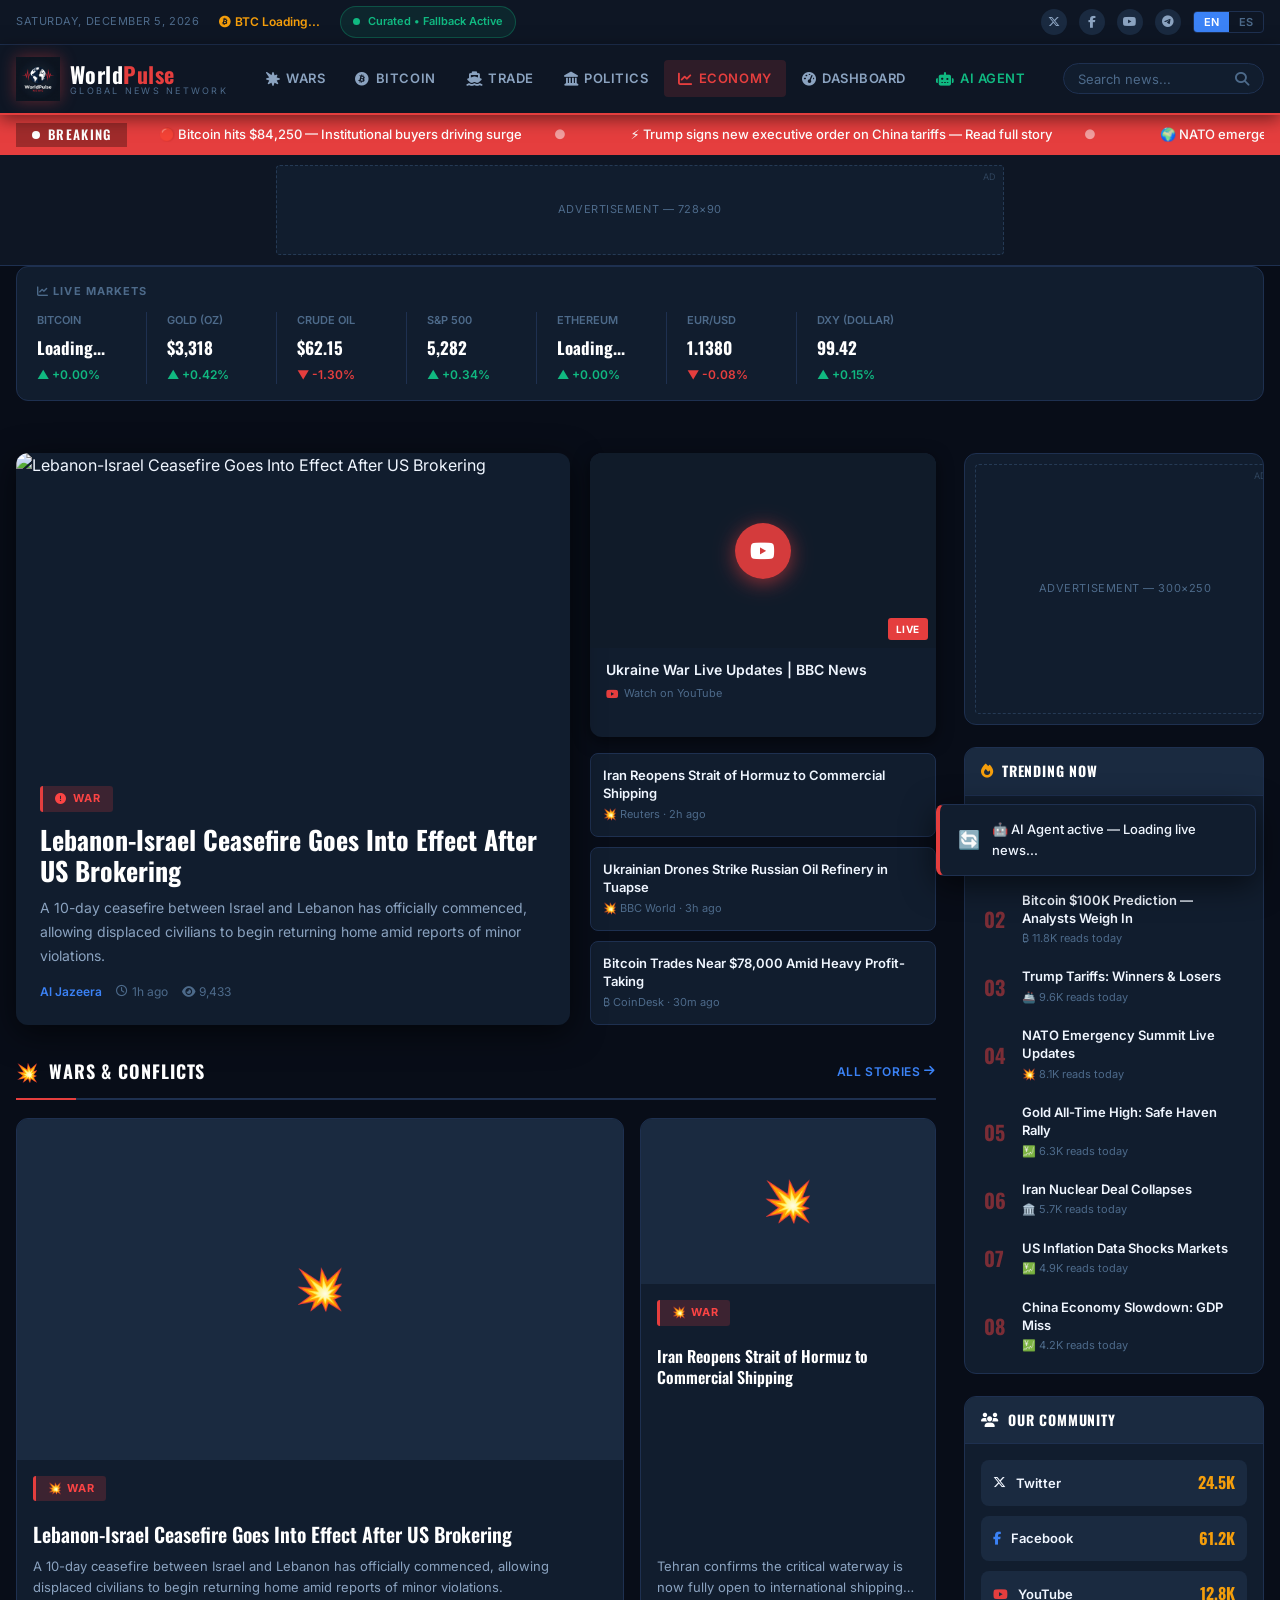
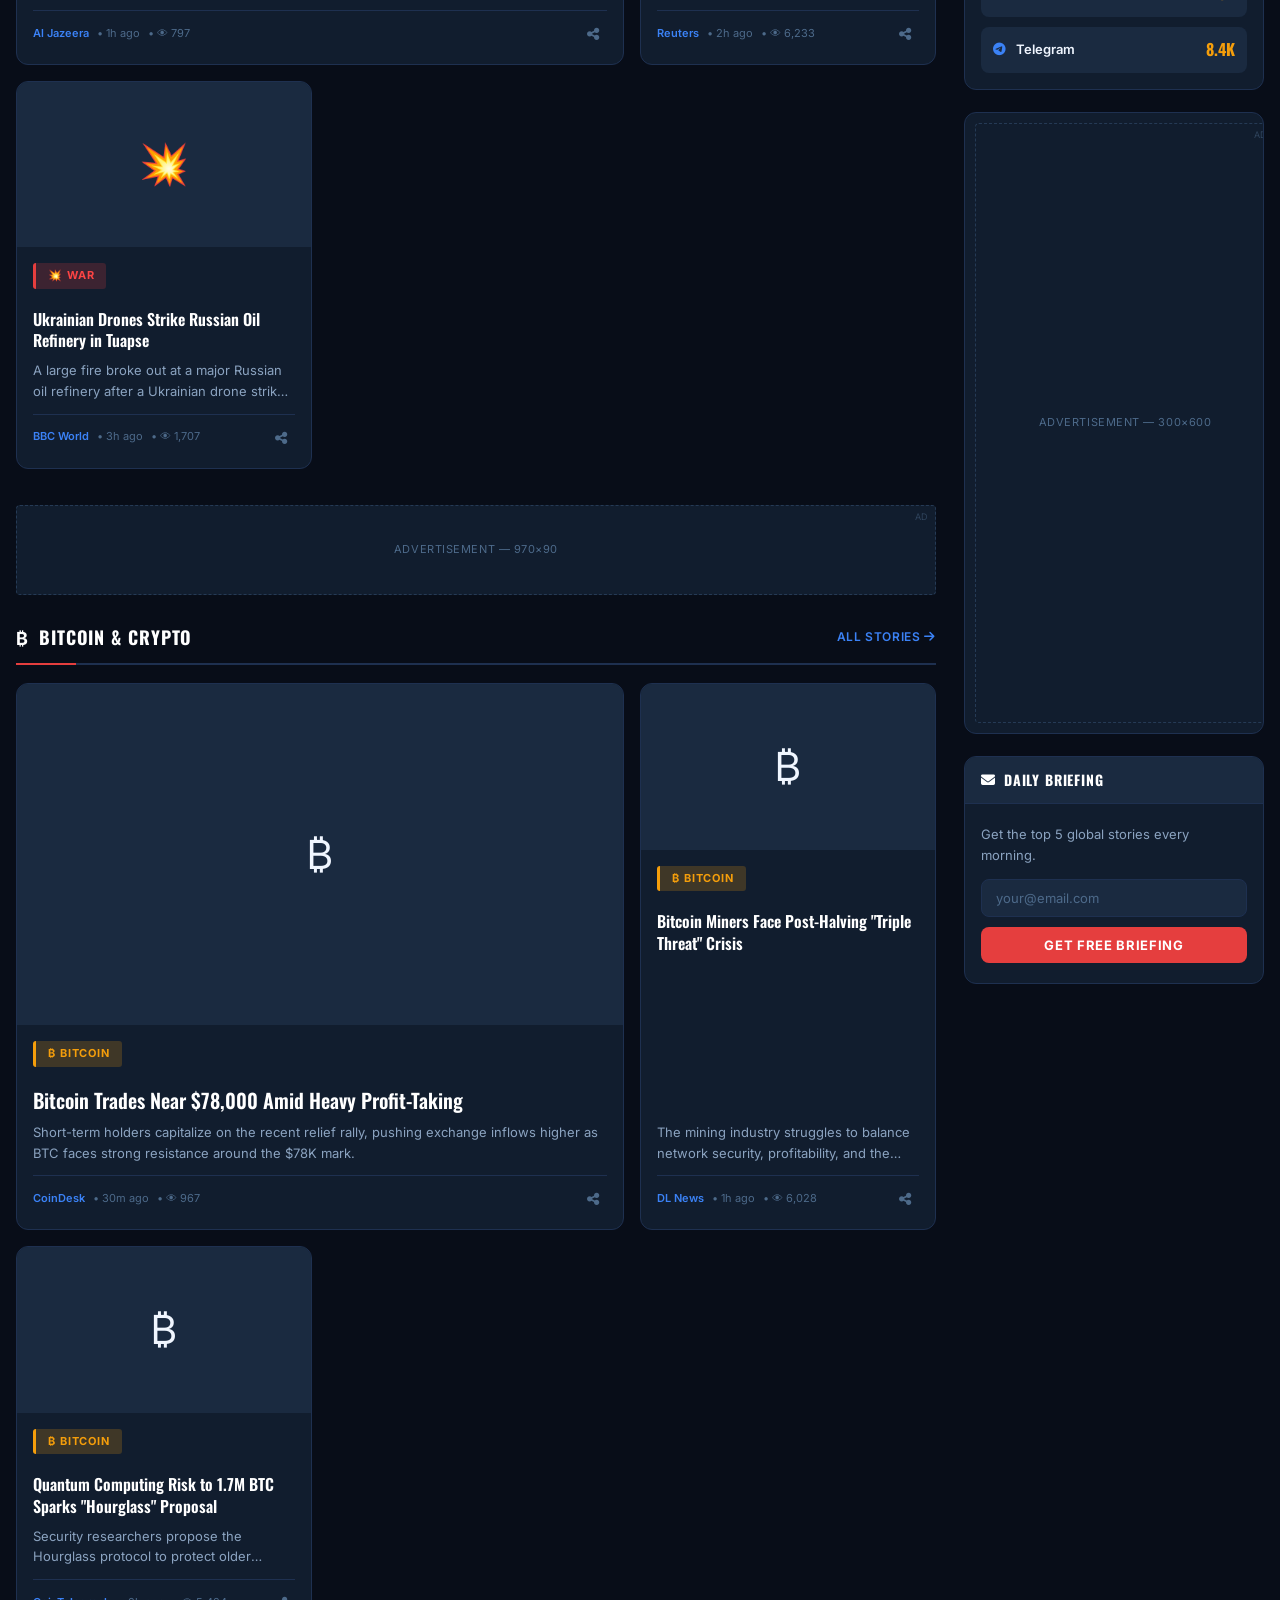
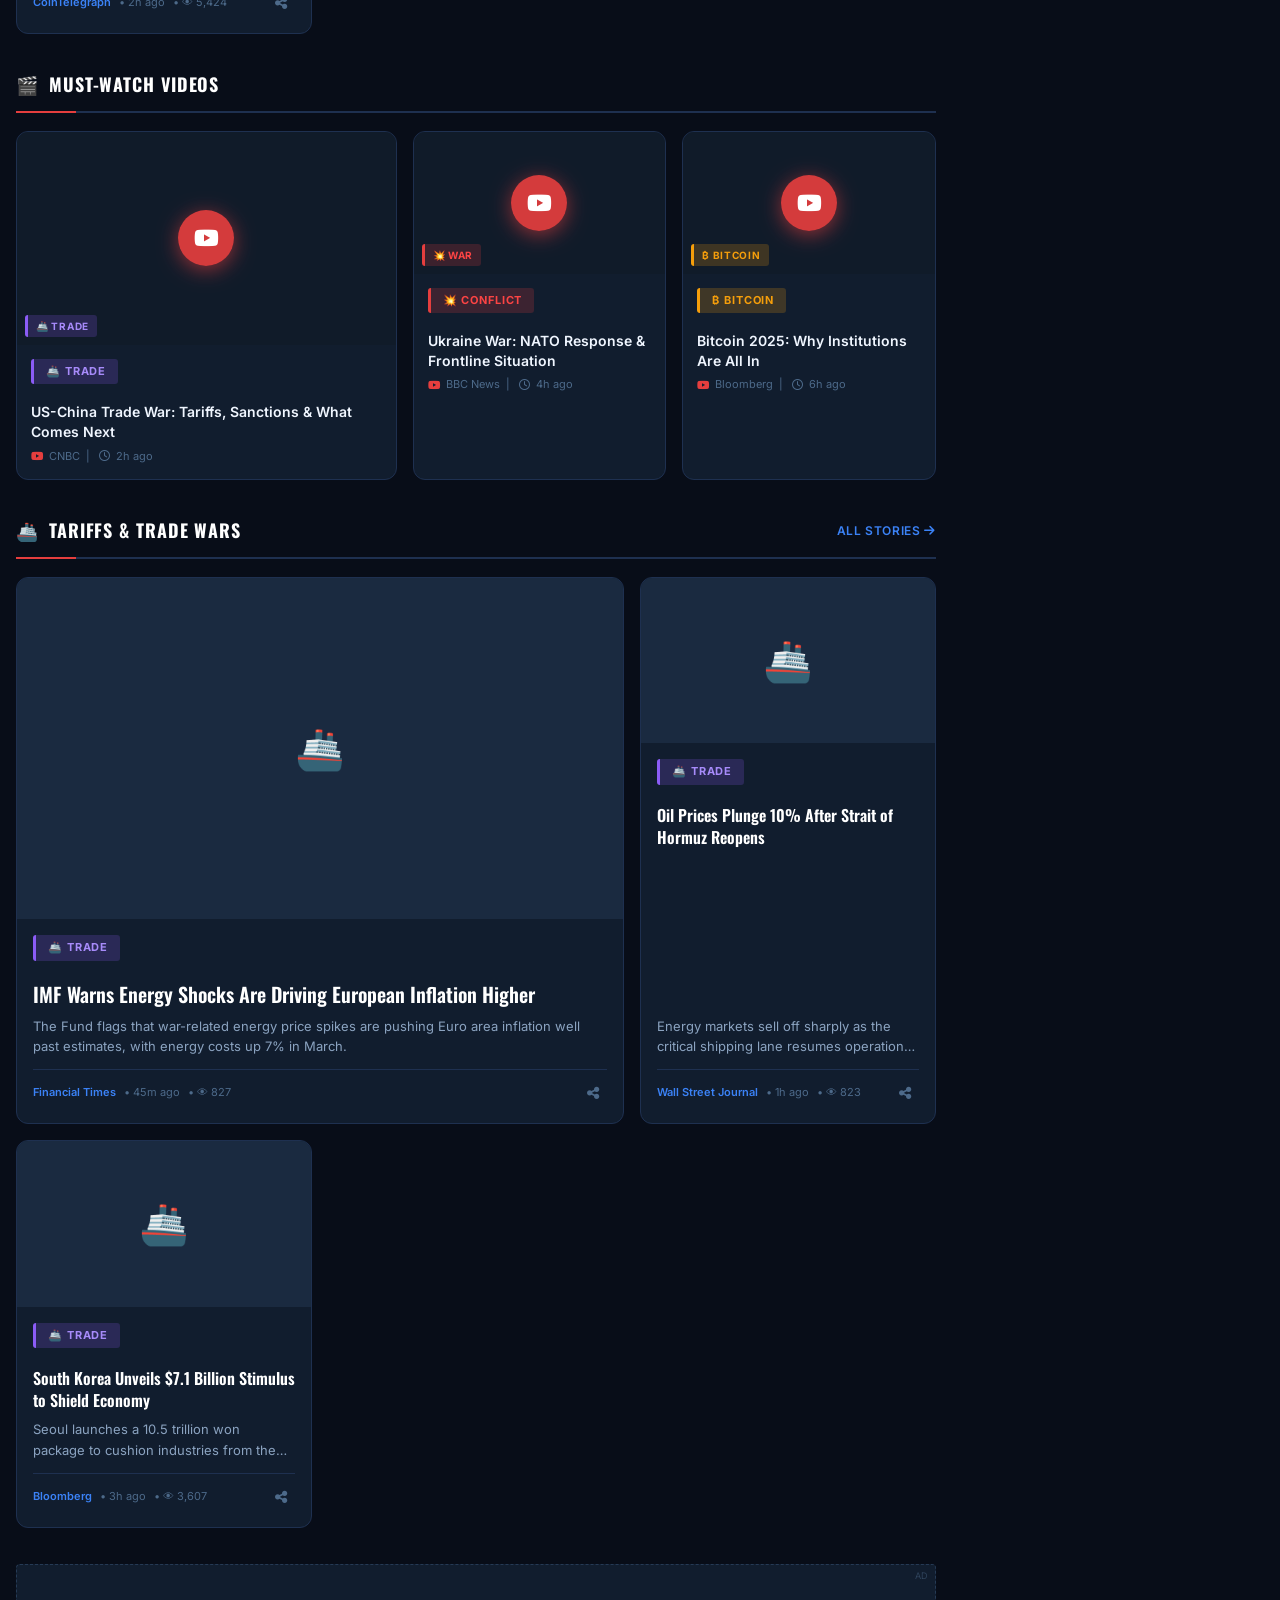
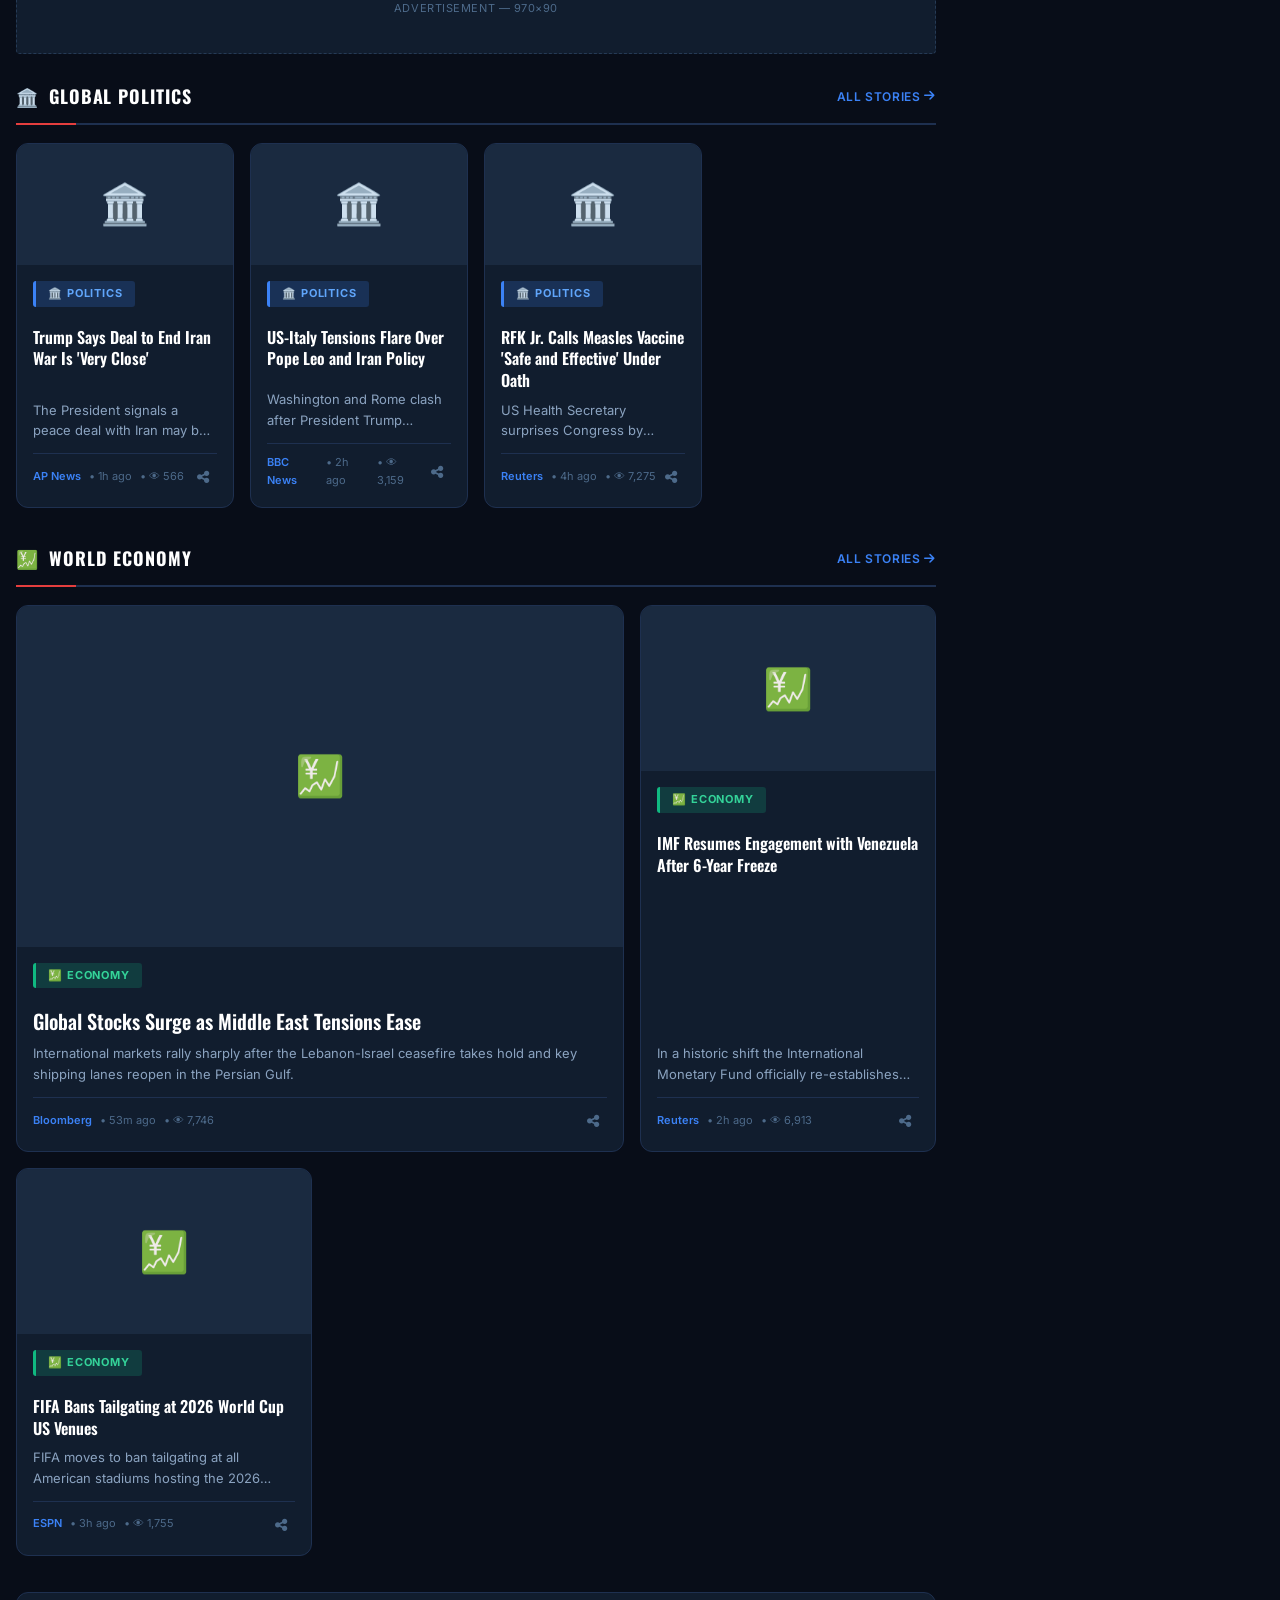
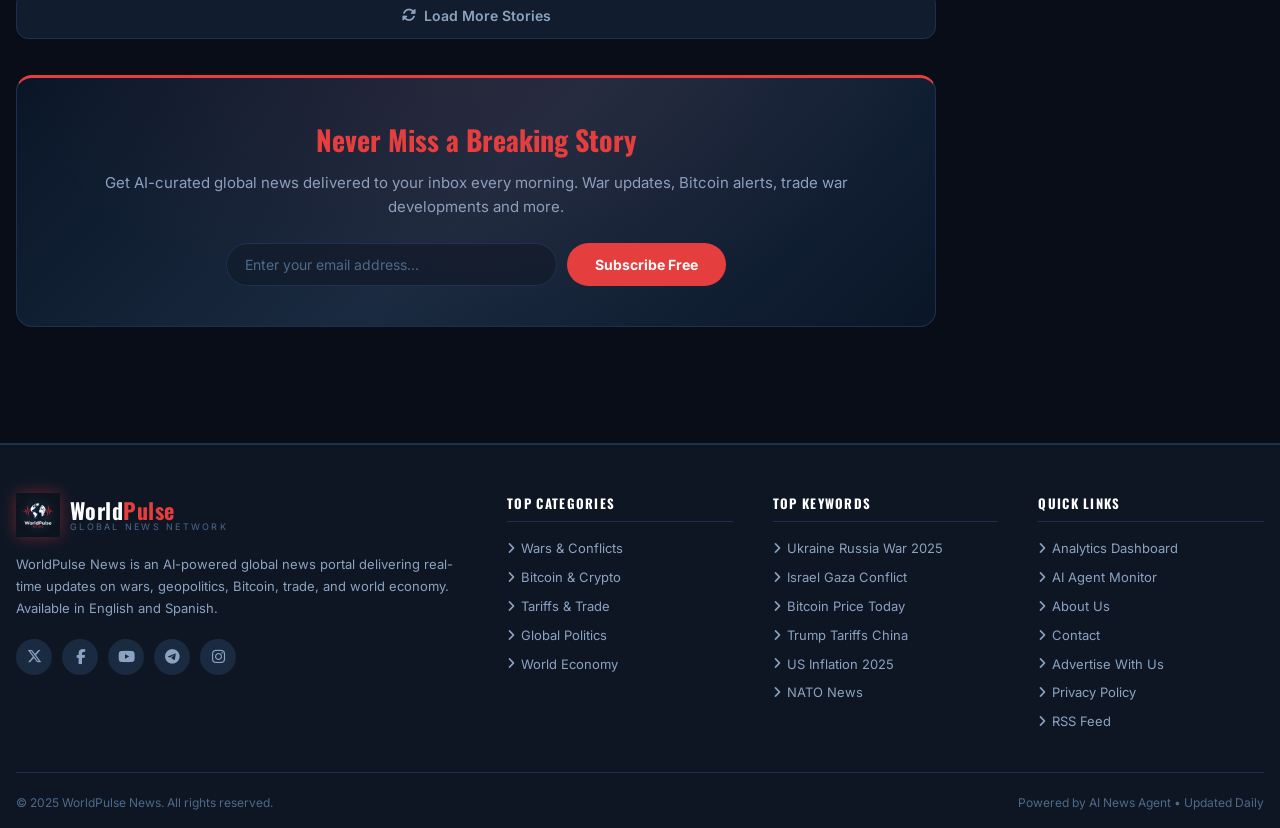
==== index.html @ da55db84 "WorldPulse News - Ready for Netlify deployment" ====
<!DOCTYPE html>
<html lang="en" dir="ltr">
<head>
  <meta charset="UTF-8">
  <meta name="viewport" content="width=device-width, initial-scale=1.0">

  <!-- ═══ SEO PRIMARY ═══ -->
  <title>WorldPulse News — Breaking Global News: Wars, Bitcoin, Trade & Politics</title>
  <meta name="description" content="Stay informed with WorldPulse News – real-time breaking news on global conflicts, Bitcoin & crypto markets, US tariffs, trade wars, Trump, geopolitics, and world economy. Updated daily by AI.">
  <meta name="keywords" content="world news, breaking news, war Ukraine Russia, Israel Gaza conflict, Bitcoin price, cryptocurrency, Trump tariffs, trade war, global economy, geopolitics, international news, noticias mundiales">
  <meta name="author" content="WorldPulse News">
  <meta name="robots" content="index, follow, max-snippet:-1, max-image-preview:large, max-video-preview:-1">
  <link rel="canonical" href="https://worldpulsenew.com/">

  <!-- ═══ OPEN GRAPH ═══ -->
  <meta property="og:type" content="website">
  <meta property="og:site_name" content="WorldPulse News">
  <meta property="og:title" content="WorldPulse News — Breaking Global News Updated Daily">
  <meta property="og:description" content="Real-time breaking news on global conflicts, Bitcoin, US tariffs, trade wars, and world politics. AI-powered updates 24/7.">
  <meta property="og:image" content="assets/logo.png">
  <meta property="og:url" content="https://worldpulsenew.com/">
  <meta property="og:locale" content="en_US">
  <meta property="og:locale:alternate" content="es_ES">

  <!-- ═══ TWITTER CARD ═══ -->
  <meta name="twitter:card" content="summary_large_image">
  <meta name="twitter:site" content="@WorldPulseNews">
  <meta name="twitter:title" content="WorldPulse News — Breaking Global News">
  <meta name="twitter:description" content="AI-curated global news: wars, Bitcoin, tariffs, politics, economy. Updated daily.">
  <meta name="twitter:image" content="assets/logo.png">

  <!-- ═══ SCHEMA.ORG ═══ -->
  <script type="application/ld+json">
  {
    "@context": "https://schema.org",
    "@type": "NewsMediaOrganization",
    "name": "WorldPulse News",
    "url": "https://worldpulsenew.com",
    "logo": "https://worldpulsenew.com/assets/logo.png",
    "sameAs": [
      "https://twitter.com/WorldPulseNews",
      "https://facebook.com/WorldPulseNews",
      "https://youtube.com/WorldPulseNews"
    ],
    "description": "AI-powered global news covering wars, Bitcoin, tariffs, trade, and international politics.",
    "foundingDate": "2025"
  }
  </script>

  <!-- ═══ GOOGLE FONTS ═══ -->
  <link rel="preconnect" href="https://fonts.googleapis.com">
  <link rel="preconnect" href="https://fonts.gstatic.com" crossorigin>
  <link href="https://fonts.googleapis.com/css2?family=Inter:wght@300;400;500;600;700;800;900&family=Merriweather:ital,wght@0,400;0,700;1,400&family=Oswald:wght@400;500;600;700&display=swap" rel="stylesheet">

  <!-- ═══ ICONS ═══ -->
  <link rel="stylesheet" href="https://cdnjs.cloudflare.com/ajax/libs/font-awesome/6.5.0/css/all.min.css">

  <!-- ═══ STYLES ═══ -->
  <link rel="stylesheet" href="css/main.css">

  <!-- ═══ GOOGLE ADS (AdSense) ═══ -->
  <script async src="https://pagead2.googlesyndication.com/pagead/js/adsbygoogle.js?client=ca-pub-5434885258065242" crossorigin="anonymous"></script>

  <!-- Preload critical assets -->
  <link rel="preload" href="assets/logo.png" as="image">
</head>

<body>
  <!-- ═══════════════════════════════════
       TOP BAR
  ═══════════════════════════════════ -->
  <div class="top-bar" role="banner">
    <div class="container">
      <div class="top-bar-inner">
        <div class="top-bar-left">
          <span class="top-bar-date" id="topBarDate">Loading date...</span>
          <span class="top-bar-temp" id="topBarMarket">
            <i class="fa-brands fa-bitcoin"></i>
            <span id="btcPrice">Loading BTC...</span>
          </span>
          <div class="agent-status-bar" id="agentStatusBar" title="AI News Agent Status">
            <span class="agent-dot"></span>
            <span id="agentStatusText">AI Agent Active</span>
          </div>
        </div>
        <div class="top-bar-right">
          <a href="https://twitter.com/WorldPulseNews" class="social-link" aria-label="Twitter" target="_blank" rel="noopener">
            <i class="fa-brands fa-x-twitter"></i>
          </a>
          <a href="https://facebook.com/WorldPulseNews" class="social-link" aria-label="Facebook" target="_blank" rel="noopener">
            <i class="fa-brands fa-facebook-f"></i>
          </a>
          <a href="https://youtube.com/@WorldPulseNews" class="social-link" aria-label="YouTube" target="_blank" rel="noopener">
            <i class="fa-brands fa-youtube"></i>
          </a>
          <a href="https://t.me/WorldPulseNews" class="social-link" aria-label="Telegram" target="_blank" rel="noopener">
            <i class="fa-brands fa-telegram"></i>
          </a>
          <div class="lang-toggle" role="group" aria-label="Language selector">
            <button class="lang-btn active" id="langEN" onclick="setLanguage('en')" aria-pressed="true">EN</button>
            <button class="lang-btn" id="langES" onclick="setLanguage('es')" aria-pressed="false">ES</button>
          </div>
        </div>
      </div>
    </div>
  </div>

  <!-- ═══════════════════════════════════
       HEADER & NAVIGATION
  ═══════════════════════════════════ -->
  <header class="site-header" role="navigation" aria-label="Main navigation">
    <div class="container">
      <div class="header-inner">
        <!-- Logo -->
        <a href="index.html" class="site-logo" aria-label="WorldPulse News - Home">
          <img src="assets/logo.png" alt="WorldPulse News Logo" class="logo-img" width="44" height="44">
          <div class="logo-text">
            <span class="logo-name">World<span>Pulse</span></span>
            <span class="logo-tagline">Global News Network</span>
          </div>
        </a>

        <!-- Navigation -->
        <nav class="main-nav" aria-label="Category navigation">
          <ul class="nav-list" role="list">
            <li class="nav-item"><a href="#wars" class="nav-link active" id="nav-war"><i class="fa-solid fa-burst nav-icon"></i><span data-en="Wars" data-es="Guerras">Wars</span></a></li>
            <li class="nav-item"><a href="#bitcoin" class="nav-link" id="nav-btc"><i class="fa-brands fa-bitcoin nav-icon"></i><span data-en="Bitcoin" data-es="Bitcoin">Bitcoin</span></a></li>
            <li class="nav-item"><a href="#trade" class="nav-link" id="nav-trade"><i class="fa-solid fa-ship nav-icon"></i><span data-en="Trade" data-es="Comercio">Trade</span></a></li>
            <li class="nav-item"><a href="#politics" class="nav-link" id="nav-pol"><i class="fa-solid fa-landmark nav-icon"></i><span data-en="Politics" data-es="Política">Politics</span></a></li>
            <li class="nav-item"><a href="#economy" class="nav-link" id="nav-eco"><i class="fa-solid fa-chart-line nav-icon"></i><span data-en="Economy" data-es="Economía">Economy</span></a></li>
            <li class="nav-item"><a href="dashboard.html" class="nav-link" id="nav-dash"><i class="fa-solid fa-gauge-high nav-icon"></i><span data-en="Dashboard" data-es="Dashboard">Dashboard</span></a></li>
            <li class="nav-item"><a href="agent.html" class="nav-link" id="nav-agent" style="color:var(--accent-green)"><i class="fa-solid fa-robot nav-icon"></i><span data-en="AI Agent" data-es="Agente IA">AI Agent</span></a></li>
          </ul>
        </nav>

        <!-- Search -->
        <div class="header-search" role="search">
          <input type="text" class="search-input" id="mainSearch" placeholder="Search news..." aria-label="Search news" autocomplete="off">
          <button class="search-btn" aria-label="Submit search" onclick="handleSearch()">
            <i class="fa-solid fa-magnifying-glass"></i>
          </button>
        </div>
      </div>
    </div>
  </header>

  <!-- ═══════════════════════════════════
       BREAKING NEWS TICKER
  ═══════════════════════════════════ -->
  <div class="breaking-bar" role="marquee" aria-live="polite" aria-label="Breaking news ticker">
    <div class="container">
      <div class="breaking-inner">
        <div class="breaking-label">
          <span class="breaking-pulse"></span>
          <span data-en="BREAKING" data-es="ÚLTIMA HORA">BREAKING</span>
        </div>
        <div class="ticker-wrap">
          <div class="ticker-content" id="tickerContent">
            <!-- Filled by JS -->
          </div>
        </div>
      </div>
    </div>
  </div>

  <!-- ═══════════════════════════════════
       ADS: LEADERBOARD (728x90)
  ═══════════════════════════════════ -->
  <div class="ad-leaderboard">
    <div class="container">
      <!-- Replace with actual AdSense code:
      <ins class="adsbygoogle" style="display:inline-block;width:728px;height:90px"
           data-ad-client="ca-pub-XXXXXXXXXX" data-ad-slot="XXXXXXXXXX"></ins>
      <script>(adsbygoogle = window.adsbygoogle || []).push({});</script>
      -->
      <div class="ad-slot ad-leaderboard-slot" id="ad-leaderboard-1">
        <span>Advertisement — 728×90</span>
      </div>
      <div class="ad-slot ad-mobile-slot" id="ad-mobile-1">
        <span>Ad — 320×50</span>
      </div>
    </div>
  </div>

  <!-- ═══════════════════════════════════
       LIVE MARKETS BAR
  ═══════════════════════════════════ -->
  <div class="container">
    <div class="markets-bar" id="marketsBar" aria-label="Live market data">
      <div class="markets-title"><i class="fa-solid fa-chart-line"></i> Live Markets</div>
      <div class="markets-grid" id="marketsGrid">
        <div class="market-item" id="mkt-btc">
          <span class="market-name">Bitcoin</span>
          <span class="market-price" id="mkt-btc-price">$84,250</span>
          <span class="market-change up" id="mkt-btc-change">▲ +2.14%</span>
        </div>
        <div class="market-item" id="mkt-gold">
          <span class="market-name">Gold (oz)</span>
          <span class="market-price" id="mkt-gold-price">$3,327</span>
          <span class="market-change up" id="mkt-gold-change">▲ +0.87%</span>
        </div>
        <div class="market-item" id="mkt-oil">
          <span class="market-name">Crude Oil</span>
          <span class="market-price" id="mkt-oil-price">$62.40</span>
          <span class="market-change down" id="mkt-oil-change">▼ -1.23%</span>
        </div>
        <div class="market-item" id="mkt-sp">
          <span class="market-name">S&P 500</span>
          <span class="market-price" id="mkt-sp-price">5,282</span>
          <span class="market-change down" id="mkt-sp-change">▼ -0.56%</span>
        </div>
        <div class="market-item" id="mkt-eth">
          <span class="market-name">Ethereum</span>
          <span class="market-price" id="mkt-eth-price">$1,584</span>
          <span class="market-change up" id="mkt-eth-change">▲ +3.42%</span>
        </div>
        <div class="market-item" id="mkt-eur">
          <span class="market-name">EUR/USD</span>
          <span class="market-price" id="mkt-eur-price">1.1380</span>
          <span class="market-change up" id="mkt-eur-change">▲ +0.21%</span>
        </div>
        <div class="market-item" id="mkt-dxy">
          <span class="market-name">DXY (Dollar)</span>
          <span class="market-price" id="mkt-dxy-price">99.21</span>
          <span class="market-change down" id="mkt-dxy-change">▼ -0.33%</span>
        </div>
      </div>
    </div>
  </div>

  <!-- ═══════════════════════════════════
       MAIN CONTENT
  ═══════════════════════════════════ -->
  <main class="main-content" id="main-content" role="main">
    <div class="container">
      <div class="content-grid">

        <!-- ── LEFT COLUMN ── -->
        <div class="main-col">

          <!-- HERO SECTION -->
          <section class="hero-section" aria-labelledby="hero-heading">
            <h1 id="hero-heading" class="sr-only">WorldPulse News — Top Stories Today</h1>
            <div class="hero-grid" id="heroGrid">

              <!-- Hero Featured Article -->
              <article class="hero-featured" id="heroFeatured" itemscope itemtype="https://schema.org/NewsArticle">
                <div class="hero-img-wrap">
                  <img class="hero-img" id="heroImg" src="https://images.unsplash.com/photo-1578985545062-69928b1d9587?w=800&q=80" alt="Featured news" loading="eager" width="800" height="450">
                </div>
                <div class="hero-content">
                  <div class="article-category cat-war" id="heroCat">
                    <i class="fa-solid fa-circle-exclamation"></i>
                    <span data-en="Global Conflict" data-es="Conflicto Global">Global Conflict</span>
                  </div>
                  <h2 class="hero-title" id="heroTitle" itemprop="headline">Loading top story...</h2>
                  <p class="hero-excerpt" id="heroExcerpt" itemprop="description">Fetching latest breaking news from global sources...</p>
                  <div class="article-meta">
                    <span class="source" id="heroSource" itemprop="publisher">WorldPulse AI</span>
                    <span class="time-ago"><i class="fa-regular fa-clock"></i><span id="heroTime">Just now</span></span>
                    <span><i class="fa-solid fa-eye"></i> <span id="heroViews">–</span></span>
                  </div>
                </div>
              </article>

              <!-- Hero Side: Video + Mini Articles -->
              <div class="hero-side">
                <!-- Featured Video (thumbnail+play — never fails) -->
                <div class="hero-video-card">
                  <a class="video-thumb-link" id="heroVideoLink" href="https://www.youtube.com/results?search_query=ukraine+war+2025+news" target="_blank" rel="noopener noreferrer" aria-label="Watch featured news video on YouTube">
                    <div class="video-thumb-hero" id="heroVideoThumb" style="background-image:url('https://images.unsplash.com/photo-1526374965328-7f61d4dc18c5?w=600&q=80')">
                      <div class="video-play-btn"><i class="fa-brands fa-youtube"></i></div>
                      <div class="video-duration-badge">LIVE</div>
                    </div>
                  </a>
                  <div class="video-info">
                    <p class="video-title" id="heroVideoTitle">Ukraine War: NATO Response & Latest Frontline Updates</p>
                    <div class="video-source">
                      <i class="fa-brands fa-youtube" style="color:#e53e3e"></i>
                      <span>Watch on YouTube</span>
                    </div>
                  </div>
                </div>

                <!-- Mini Articles -->
                <div class="hero-mini-articles" id="heroMiniArticles">
                  <div class="mini-article skeleton" style="height:80px;"></div>
                  <div class="mini-article skeleton" style="height:80px;"></div>
                </div>
              </div>
            </div>
          </section>

          <!-- ──────────────────────────────
               SECTION: WARS & CONFLICTS
          ────────────────────────────── -->
          <section class="news-section" id="wars" aria-labelledby="section-war-heading">
            <div class="section-header">
              <h2 class="section-title" id="section-war-heading">
                <span class="section-icon">💥</span>
                <span data-en="Wars & Conflicts" data-es="Guerras y Conflictos">Wars & Conflicts</span>
              </h2>
              <a href="#wars" class="view-all-link">
                <span data-en="All Stories" data-es="Ver todo">All Stories</span>
                <i class="fa-solid fa-arrow-right"></i>
              </a>
            </div>
            <div class="news-grid-3" id="warNewsGrid">
              <div class="news-card skeleton" style="height:300px;"></div>
              <div class="news-card skeleton" style="height:300px;"></div>
              <div class="news-card skeleton" style="height:300px;"></div>
            </div>
          </section>

          <!-- AD BILLBOARD -->
          <div class="ad-between-sections">
            <!-- AdSense:
            <ins class="adsbygoogle" style="display:inline-block;width:970px;height:90px"
                 data-ad-client="ca-pub-XXXXXXXXXX" data-ad-slot="XXXXXXXXXX"></ins>
            <script>(adsbygoogle = window.adsbygoogle || []).push({});</script>
            -->
            <div class="ad-slot ad-billboard-slot" id="ad-billboard-1"><span>Advertisement — 970×90</span></div>
          </div>

          <!-- ──────────────────────────────
               SECTION: BITCOIN & CRYPTO
          ────────────────────────────── -->
          <section class="news-section" id="bitcoin" aria-labelledby="section-btc-heading">
            <div class="section-header">
              <h2 class="section-title" id="section-btc-heading">
                <span class="section-icon">₿</span>
                <span data-en="Bitcoin & Crypto" data-es="Bitcoin y Cripto">Bitcoin & Crypto</span>
              </h2>
              <a href="#bitcoin" class="view-all-link">
                <span data-en="All Stories" data-es="Ver todo">All Stories</span>
                <i class="fa-solid fa-arrow-right"></i>
              </a>
            </div>
            <div class="news-grid-3" id="bitcoinNewsGrid">
              <div class="news-card skeleton" style="height:300px;"></div>
              <div class="news-card skeleton" style="height:300px;"></div>
              <div class="news-card skeleton" style="height:300px;"></div>
            </div>
          </section>

          <!-- ──────────────────────────────
               SECTION: VIDEOS
          ────────────────────────────── -->
          <section class="videos-section" id="videos" aria-labelledby="section-video-heading">
            <div class="section-header">
              <h2 class="section-title" id="section-video-heading">
                <span class="section-icon">🎬</span>
                <span data-en="Must-Watch Videos" data-es="Videos Imprescindibles">Must-Watch Videos</span>
              </h2>
            </div>
            <div class="videos-grid" id="videosGrid">

              <!-- Video 1: US-China Trade War -->
              <div class="video-card">
                <a class="video-thumb-link" href="https://www.youtube.com/results?search_query=trump+china+tariffs+2025+news" target="_blank" rel="noopener noreferrer">
                  <div class="video-thumb-img" style="background-image:url('https://images.unsplash.com/photo-1578574577315-3fbeb0cecdc2?w=600&q=80')">
                    <div class="video-play-btn"><i class="fa-brands fa-youtube"></i></div>
                    <span class="video-badge-cat cat-trade">🚢 TRADE</span>
                  </div>
                </a>
                <div class="video-card-body">
                  <div class="video-card-category"><span class="article-category cat-trade">🚢 Trade</span></div>
                  <p class="video-card-title" data-en="US-China Trade War: Tariffs, Sanctions & What Comes Next" data-es="Guerra comercial EEUU-China: Aranceles, sanciones y qué sigue">US-China Trade War: Tariffs, Sanctions & What Comes Next</p>
                  <div class="video-card-meta"><i class="fa-brands fa-youtube" style="color:#e53e3e"></i> CNBC &nbsp;|&nbsp; <i class="fa-regular fa-clock"></i> 2h ago</div>
                </div>
              </div>

              <!-- Video 2: Ukraine War -->
              <div class="video-card">
                <a class="video-thumb-link" href="https://www.youtube.com/results?search_query=ukraine+war+nato+2025" target="_blank" rel="noopener noreferrer">
                  <div class="video-thumb-img" style="background-image:url('https://images.unsplash.com/photo-1526374965328-7f61d4dc18c5?w=600&q=80')">
                    <div class="video-play-btn"><i class="fa-brands fa-youtube"></i></div>
                    <span class="video-badge-cat cat-war">💥 WAR</span>
                  </div>
                </a>
                <div class="video-card-body">
                  <div class="video-card-category"><span class="article-category cat-war">💥 Conflict</span></div>
                  <p class="video-card-title" data-en="Ukraine War: NATO Response & Frontline Situation" data-es="Guerra Ucrania: Respuesta OTAN y situación del frente">Ukraine War: NATO Response & Frontline Situation</p>
                  <div class="video-card-meta"><i class="fa-brands fa-youtube" style="color:#e53e3e"></i> BBC News &nbsp;|&nbsp; <i class="fa-regular fa-clock"></i> 4h ago</div>
                </div>
              </div>

              <!-- Video 3: Bitcoin 2025 -->
              <div class="video-card">
                <a class="video-thumb-link" href="https://www.youtube.com/results?search_query=bitcoin+price+2025+analysis" target="_blank" rel="noopener noreferrer">
                  <div class="video-thumb-img" style="background-image:url('https://images.unsplash.com/photo-1518544801976-3e159e50e5bb?w=600&q=80')">
                    <div class="video-play-btn"><i class="fa-brands fa-youtube"></i></div>
                    <span class="video-badge-cat cat-bitcoin">₿ BITCOIN</span>
                  </div>
                </a>
                <div class="video-card-body">
                  <div class="video-card-category"><span class="article-category cat-bitcoin">₿ Bitcoin</span></div>
                  <p class="video-card-title" data-en="Bitcoin 2025: Why Institutions Are All In" data-es="Bitcoin 2025: Por qué las instituciones están 100% dentro">Bitcoin 2025: Why Institutions Are All In</p>
                  <div class="video-card-meta"><i class="fa-brands fa-youtube" style="color:#e53e3e"></i> Bloomberg &nbsp;|&nbsp; <i class="fa-regular fa-clock"></i> 6h ago</div>
                </div>
              </div>

            </div>
          </section>

          <!-- ──────────────────────────────
               SECTION: TRADE & TARIFFS
          ────────────────────────────── -->
          <section class="news-section" id="trade" aria-labelledby="section-trade-heading">
            <div class="section-header">
              <h2 class="section-title" id="section-trade-heading">
                <span class="section-icon">🚢</span>
                <span data-en="Tariffs & Trade Wars" data-es="Aranceles y Guerras Comerciales">Tariffs & Trade Wars</span>
              </h2>
              <a href="#trade" class="view-all-link">
                <span data-en="All Stories" data-es="Ver todo">All Stories</span>
                <i class="fa-solid fa-arrow-right"></i>
              </a>
            </div>
            <div class="news-grid-3" id="tradeNewsGrid">
              <div class="news-card skeleton" style="height:300px;"></div>
              <div class="news-card skeleton" style="height:300px;"></div>
              <div class="news-card skeleton" style="height:300px;"></div>
            </div>
          </section>

          <!-- AD BILLBOARD 2 -->
          <div class="ad-between-sections">
            <div class="ad-slot ad-billboard-slot" id="ad-billboard-2"><span>Advertisement — 970×90</span></div>
          </div>

          <!-- ──────────────────────────────
               SECTION: POLITICS
          ────────────────────────────── -->
          <section class="news-section" id="politics" aria-labelledby="section-pol-heading">
            <div class="section-header">
              <h2 class="section-title" id="section-pol-heading">
                <span class="section-icon">🏛️</span>
                <span data-en="Global Politics" data-es="Política Global">Global Politics</span>
              </h2>
              <a href="#politics" class="view-all-link">
                <span data-en="All Stories" data-es="Ver todo">All Stories</span>
                <i class="fa-solid fa-arrow-right"></i>
              </a>
            </div>
            <div class="news-grid-4" id="politicsNewsGrid">
              <div class="news-card skeleton" style="height:280px;"></div>
              <div class="news-card skeleton" style="height:280px;"></div>
              <div class="news-card skeleton" style="height:280px;"></div>
              <div class="news-card skeleton" style="height:280px;"></div>
            </div>
          </section>

          <!-- ──────────────────────────────
               SECTION: ECONOMY
          ────────────────────────────── -->
          <section class="news-section" id="economy" aria-labelledby="section-eco-heading">
            <div class="section-header">
              <h2 class="section-title" id="section-eco-heading">
                <span class="section-icon">💹</span>
                <span data-en="World Economy" data-es="Economía Mundial">World Economy</span>
              </h2>
              <a href="#economy" class="view-all-link">
                <span data-en="All Stories" data-es="Ver todo">All Stories</span>
                <i class="fa-solid fa-arrow-right"></i>
              </a>
            </div>
            <div class="news-grid-3" id="economyNewsGrid">
              <div class="news-card skeleton" style="height:300px;"></div>
              <div class="news-card skeleton" style="height:300px;"></div>
              <div class="news-card skeleton" style="height:300px;"></div>
            </div>
          </section>

          <!-- LOAD MORE BUTTON -->
          <button class="btn-load-more" id="loadMoreBtn" onclick="loadMoreNews()" aria-label="Load more news">
            <i class="fa-solid fa-rotate"></i>
            <span data-en="Load More Stories" data-es="Cargar más noticias">Load More Stories</span>
          </button>

          <!-- NEWSLETTER BANNER -->
          <div class="newsletter-banner" aria-labelledby="newsletter-heading">
            <h2 id="newsletter-heading">
              <span data-en="Never Miss a" data-es="Nunca te pierdas un">Never Miss a</span>
              <span> </span>
              <span data-en="Breaking Story" data-es="Artículo de última hora" style="color:var(--accent-red)">Breaking Story</span>
            </h2>
            <p data-en="Get AI-curated global news delivered to your inbox every morning. War updates, Bitcoin alerts, trade war developments and more." data-es="Recibe noticias globales curadas por IA en tu bandeja de entrada cada mañana. Actualizaciones de guerras, alertas de Bitcoin, desarrollos de guerras comerciales y más.">
              Get AI-curated global news delivered to your inbox every morning. War updates, Bitcoin alerts, trade war developments and more.
            </p>
            <form class="newsletter-banner-form" onsubmit="handleNewsletterSignup(event)" novalidate>
              <input type="email" id="bannerEmail" placeholder="Enter your email address..." aria-label="Email address for newsletter" required>
              <button type="submit" class="btn-subscribe" data-en="Subscribe Free" data-es="Suscribirse gratis">Subscribe Free</button>
            </form>
          </div>

        </div><!-- end main-col -->

        <!-- ── SIDEBAR ── -->
        <aside class="sidebar" aria-label="News sidebar">

          <!-- AD: Rectangle 300x250 -->
          <div class="sidebar-widget" style="padding:10px;text-align:center;">
            <!-- AdSense:
            <ins class="adsbygoogle" style="display:inline-block;width:300px;height:250px"
                 data-ad-client="ca-pub-XXXXXXXXXX" data-ad-slot="XXXXXXXXXX"></ins>
            <script>(adsbygoogle = window.adsbygoogle || []).push({});</script>
            -->
            <div class="ad-slot ad-rectangle-slot" id="ad-rect-1"><span>Advertisement — 300×250</span></div>
          </div>

          <!-- TRENDING TOPICS -->
          <div class="sidebar-widget" aria-labelledby="trending-heading">
            <div class="widget-header" id="trending-heading">
              <i class="fa-solid fa-fire" style="color:#f59e0b"></i>
              <span data-en="Trending Now" data-es="Tendencia Ahora">Trending Now</span>
            </div>
            <div class="trending-list" id="trendingList">
              <div class="trending-item">
                <span class="trending-num">01</span>
                <div class="trending-content">
                  <p class="trending-title skeleton" style="height:14px;width:80%;margin-bottom:4px;border-radius:3px;"></p>
                  <p class="trending-meta skeleton" style="height:10px;width:40%;border-radius:3px;"></p>
                </div>
              </div>
              <div class="trending-item">
                <span class="trending-num">02</span>
                <div class="trending-content">
                  <p class="trending-title skeleton" style="height:14px;width:80%;margin-bottom:4px;border-radius:3px;"></p>
                  <p class="trending-meta skeleton" style="height:10px;width:40%;border-radius:3px;"></p>
                </div>
              </div>
            </div>
          </div>

          <!-- SOCIAL STATS -->
          <div class="sidebar-widget" aria-labelledby="social-heading">
            <div class="widget-header" id="social-heading">
              <i class="fa-solid fa-users"></i>
              <span data-en="Our Community" data-es="Nuestra Comunidad">Our Community</span>
            </div>
            <div class="social-stats">
              <div class="social-stat-item">
                <div class="social-stat-left"><i class="fa-brands fa-x-twitter"></i> Twitter</div>
                <span class="social-count" id="twFollowers">24.5K</span>
              </div>
              <div class="social-stat-item">
                <div class="social-stat-left"><i class="fa-brands fa-facebook-f" style="color:#3b82f6"></i> Facebook</div>
                <span class="social-count" id="fbFollowers">61.2K</span>
              </div>
              <div class="social-stat-item">
                <div class="social-stat-left"><i class="fa-brands fa-youtube" style="color:#e53e3e"></i> YouTube</div>
                <span class="social-count" id="ytFollowers">12.8K</span>
              </div>
              <div class="social-stat-item">
                <div class="social-stat-left"><i class="fa-brands fa-telegram" style="color:#3b82f6"></i> Telegram</div>
                <span class="social-count" id="tgFollowers">8.4K</span>
              </div>
            </div>
          </div>

          <!-- AD: Half Page 300x600 -->
          <div class="sidebar-widget" style="padding:10px;text-align:center;">
            <!-- AdSense:
            <ins class="adsbygoogle" style="display:inline-block;width:300px;height:600px"
                 data-ad-client="ca-pub-XXXXXXXXXX" data-ad-slot="XXXXXXXXXX"></ins>
            <script>(adsbygoogle = window.adsbygoogle || []).push({});</script>
            -->
            <div class="ad-slot ad-halfpage-slot" id="ad-halfpage-1"><span>Advertisement — 300×600</span></div>
          </div>

          <!-- NEWSLETTER SIGNUP -->
          <div class="sidebar-widget" aria-labelledby="newsletter-widget-heading">
            <div class="widget-header" id="newsletter-widget-heading">
              <i class="fa-solid fa-envelope"></i>
              <span data-en="Daily Briefing" data-es="Boletín Diario">Daily Briefing</span>
            </div>
            <div class="newsletter-widget">
              <p data-en="Get the top 5 global stories every morning." data-es="Recibe las 5 noticias globales más importantes cada mañana.">Get the top 5 global stories every morning.</p>
              <form class="newsletter-form" onsubmit="handleNewsletterSignup(event)" novalidate>
                <input type="email" id="sidebarEmail" class="newsletter-input" placeholder="your@email.com" aria-label="Email for newsletter" required>
                <button type="submit" class="btn-primary" data-en="Get Free Briefing" data-es="Recibir boletín gratis">Get Free Briefing</button>
              </form>
            </div>
          </div>

        </aside><!-- end sidebar -->

      </div><!-- end content-grid -->
    </div><!-- end container -->
  </main>

  <!-- ═══════════════════════════════════
       FOOTER
  ═══════════════════════════════════ -->
  <footer class="site-footer" role="contentinfo" aria-label="Site footer">
    <div class="container">
      <div class="footer-grid">
        <div class="footer-brand">
          <a href="index.html" class="site-logo footer-logo" aria-label="WorldPulse News">
            <img src="assets/logo.png" alt="WorldPulse News" class="logo-img" width="36" height="36">
            <div class="logo-text">
              <span class="logo-name">World<span>Pulse</span></span>
              <span class="logo-tagline">Global News Network</span>
            </div>
          </a>
          <p class="footer-desc" data-en="WorldPulse News is an AI-powered global news portal delivering real-time updates on wars, geopolitics, Bitcoin, trade, and world economy. Available in English and Spanish." data-es="WorldPulse News es un portal de noticias globales potenciado por IA que entrega actualizaciones en tiempo real sobre guerras, geopolítica, Bitcoin, comercio y economía mundial.">
            WorldPulse News is an AI-powered global news portal delivering real-time updates on wars, geopolitics, Bitcoin, trade, and world economy. Available in English and Spanish.
          </p>
          <div class="footer-social">
            <a href="#" class="footer-social-link" aria-label="Twitter"><i class="fa-brands fa-x-twitter"></i></a>
            <a href="#" class="footer-social-link" aria-label="Facebook"><i class="fa-brands fa-facebook-f"></i></a>
            <a href="#" class="footer-social-link" aria-label="YouTube"><i class="fa-brands fa-youtube"></i></a>
            <a href="#" class="footer-social-link" aria-label="Telegram"><i class="fa-brands fa-telegram"></i></a>
            <a href="#" class="footer-social-link" aria-label="Instagram"><i class="fa-brands fa-instagram"></i></a>
          </div>
        </div>

        <div class="footer-col">
          <h4 data-en="Top Categories" data-es="Categorías Principales">Top Categories</h4>
          <ul class="footer-links">
            <li><a href="#wars" class="footer-link"><i class="fa-solid fa-angle-right"></i><span data-en="Wars & Conflicts" data-es="Guerras y Conflictos">Wars & Conflicts</span></a></li>
            <li><a href="#bitcoin" class="footer-link"><i class="fa-solid fa-angle-right"></i><span data-en="Bitcoin & Crypto" data-es="Bitcoin y Cripto">Bitcoin & Crypto</span></a></li>
            <li><a href="#trade" class="footer-link"><i class="fa-solid fa-angle-right"></i><span data-en="Tariffs & Trade" data-es="Aranceles y Comercio">Tariffs & Trade</span></a></li>
            <li><a href="#politics" class="footer-link"><i class="fa-solid fa-angle-right"></i><span data-en="Global Politics" data-es="Política Global">Global Politics</span></a></li>
            <li><a href="#economy" class="footer-link"><i class="fa-solid fa-angle-right"></i><span data-en="World Economy" data-es="Economía Mundial">World Economy</span></a></li>
          </ul>
        </div>

        <div class="footer-col">
          <h4 data-en="Top Keywords" data-es="Palabras Clave">Top Keywords</h4>
          <ul class="footer-links">
            <li><a href="#wars" class="footer-link"><i class="fa-solid fa-angle-right"></i>Ukraine Russia War 2025</a></li>
            <li><a href="#wars" class="footer-link"><i class="fa-solid fa-angle-right"></i>Israel Gaza Conflict</a></li>
            <li><a href="#bitcoin" class="footer-link"><i class="fa-solid fa-angle-right"></i>Bitcoin Price Today</a></li>
            <li><a href="#trade" class="footer-link"><i class="fa-solid fa-angle-right"></i>Trump Tariffs China</a></li>
            <li><a href="#economy" class="footer-link"><i class="fa-solid fa-angle-right"></i>US Inflation 2025</a></li>
            <li><a href="#politics" class="footer-link"><i class="fa-solid fa-angle-right"></i>NATO News</a></li>
          </ul>
        </div>

        <div class="footer-col">
          <h4 data-en="Quick Links" data-es="Accesos Rápidos">Quick Links</h4>
          <ul class="footer-links">
            <li><a href="dashboard.html" class="footer-link"><i class="fa-solid fa-angle-right"></i><span data-en="Analytics Dashboard" data-es="Dashboard Analytics">Analytics Dashboard</span></a></li>
            <li><a href="agent.html" class="footer-link"><i class="fa-solid fa-angle-right"></i><span data-en="AI Agent Monitor" data-es="Monitor Agente IA">AI Agent Monitor</span></a></li>
            <li><a href="#" class="footer-link"><i class="fa-solid fa-angle-right"></i><span data-en="About Us" data-es="Sobre Nosotros">About Us</span></a></li>
            <li><a href="#" class="footer-link"><i class="fa-solid fa-angle-right"></i><span data-en="Contact" data-es="Contacto">Contact</span></a></li>
            <li><a href="#" class="footer-link"><i class="fa-solid fa-angle-right"></i><span data-en="Advertise With Us" data-es="Anuncia Con Nosotros">Advertise With Us</span></a></li>
            <li><a href="#" class="footer-link"><i class="fa-solid fa-angle-right"></i><span data-en="Privacy Policy" data-es="Política de Privacidad">Privacy Policy</span></a></li>
            <li><a href="#" class="footer-link"><i class="fa-solid fa-angle-right"></i><span data-en="RSS Feed" data-es="RSS">RSS Feed</span></a></li>
          </ul>
        </div>
      </div>

      <div class="footer-bottom">
        <span>&copy; 2025 WorldPulse News. <span data-en="All rights reserved." data-es="Todos los derechos reservados.">All rights reserved.</span></span>
        <span data-en="Powered by AI News Agent • Updated Daily" data-es="Impulsado por Agente IA • Actualizado Diariamente">Powered by AI News Agent • Updated Daily</span>
      </div>
    </div>
  </footer>

  <!-- ═══════════════════════════════════
       TOAST NOTIFICATION CONTAINER
  ═══════════════════════════════════ -->
  <div class="toast-container" id="toastContainer" aria-live="assertive" aria-atomic="true" role="status"></div>

  <!-- ═══════════════════════════════════
       SCRIPTS
  ═══════════════════════════════════ -->
  <script src="js/news-agent.js"></script>
  <script src="js/seo.js"></script>
  <script src="js/app.js"></script>

</body>
</html>
---- css/main.css ----
/* ===================================
   WORLDPULSE NEWS — DESIGN SYSTEM
   =================================== */

@import url('https://fonts.googleapis.com/css2?family=Inter:wght@300;400;500;600;700;800;900&family=Merriweather:ital,wght@0,400;0,700;1,400&family=Oswald:wght@400;500;600;700&display=swap');

/* ── CSS Variables ── */
:root {
  --bg-primary: #080d18;
  --bg-secondary: #0e1624;
  --bg-card: #111d2e;
  --bg-card-hover: #162337;
  --bg-surface: #1a2a40;
  --border: #1e3050;
  --border-light: #253a55;

  --accent-red: #e53e3e;
  --accent-red-hover: #fc4444;
  --accent-red-dark: #9b1c1c;
  --accent-blue: #3b82f6;
  --accent-blue-hover: #60a5fa;
  --accent-gold: #f59e0b;
  --accent-green: #10b981;
  --accent-purple: #8b5cf6;

  --text-primary: #f0f6ff;
  --text-secondary: #8ba3c0;
  --text-muted: #4d6a8a;
  --text-white: #ffffff;

  --font-sans: 'Inter', system-ui, sans-serif;
  --font-serif: 'Merriweather', Georgia, serif;
  --font-headline: 'Oswald', 'Inter', sans-serif;

  --shadow-sm: 0 1px 3px rgba(0,0,0,0.4);
  --shadow-md: 0 4px 16px rgba(0,0,0,0.5);
  --shadow-lg: 0 8px 32px rgba(0,0,0,0.6);
  --shadow-glow-red: 0 0 20px rgba(229,62,62,0.3);
  --shadow-glow-blue: 0 0 20px rgba(59,130,246,0.3);

  --radius-sm: 4px;
  --radius-md: 8px;
  --radius-lg: 12px;
  --radius-xl: 16px;

  --transition: all 0.25s cubic-bezier(0.4,0,0.2,1);
  --transition-fast: all 0.15s ease;
}

/* ── Reset & Base ── */
*, *::before, *::after {
  box-sizing: border-box;
  margin: 0;
  padding: 0;
}

html { scroll-behavior: smooth; font-size: 16px; }

body {
  background-color: var(--bg-primary);
  color: var(--text-primary);
  font-family: var(--font-sans);
  line-height: 1.6;
  min-height: 100vh;
  overflow-x: hidden;
}

a { color: inherit; text-decoration: none; }
img { max-width: 100%; display: block; }
button { cursor: pointer; border: none; background: none; font-family: inherit; }
ul, ol { list-style: none; }
input, textarea { font-family: inherit; }

/* ── Utilities ── */
.container { max-width: 1320px; margin: 0 auto; padding: 0 16px; }
.sr-only { position: absolute; width: 1px; height: 1px; padding: 0; margin: -1px; overflow: hidden; clip: rect(0,0,0,0); border: 0; }

/* ── TOP BAR ── */
.top-bar {
  background: var(--bg-secondary);
  border-bottom: 1px solid var(--border);
  padding: 6px 0;
  font-size: 12px;
  color: var(--text-secondary);
}

.top-bar-inner {
  display: flex;
  justify-content: space-between;
  align-items: center;
  gap: 16px;
}

.top-bar-left {
  display: flex;
  align-items: center;
  gap: 20px;
}

.top-bar-date { color: var(--text-muted); font-size: 11px; text-transform: uppercase; letter-spacing: 0.05em; }
.top-bar-temp { display: flex; align-items: center; gap: 4px; color: var(--accent-gold); font-weight: 600; }

.top-bar-right {
  display: flex;
  align-items: center;
  gap: 12px;
}

.social-link {
  display: flex;
  align-items: center;
  justify-content: center;
  width: 26px;
  height: 26px;
  border-radius: 50%;
  background: var(--bg-surface);
  color: var(--text-secondary);
  transition: var(--transition-fast);
  font-size: 12px;
}

.social-link:hover { background: var(--accent-red); color: white; transform: translateY(-1px); }

.lang-toggle {
  display: flex;
  border: 1px solid var(--border);
  border-radius: var(--radius-sm);
  overflow: hidden;
}

.lang-btn {
  padding: 3px 10px;
  font-size: 11px;
  font-weight: 600;
  color: var(--text-muted);
  background: transparent;
  transition: var(--transition-fast);
  cursor: pointer;
  border: none;
}

.lang-btn.active { background: var(--accent-blue); color: white; }
.lang-btn:hover:not(.active) { color: white; background: var(--bg-surface); }

/* ── HEADER / NAV ── */
.site-header {
  background: var(--bg-secondary);
  border-bottom: 2px solid var(--accent-red);
  position: sticky;
  top: 0;
  z-index: 100;
  box-shadow: var(--shadow-md);
}

.header-inner {
  display: flex;
  align-items: center;
  justify-content: space-between;
  padding: 12px 0;
  gap: 24px;
}

/* Logo */
.site-logo {
  display: flex;
  align-items: center;
  gap: 10px;
  flex-shrink: 0;
  transition: var(--transition-fast);
}

.site-logo:hover { opacity: 0.9; }

.logo-img {
  width: 44px;
  height: 44px;
  object-fit: contain;
  filter: drop-shadow(0 0 8px rgba(229,62,62,0.4));
}

.logo-text {
  display: flex;
  flex-direction: column;
  line-height: 1;
}

.logo-name {
  font-family: var(--font-headline);
  font-size: 22px;
  font-weight: 700;
  color: var(--text-white);
  letter-spacing: 0.02em;
}

.logo-name span { color: var(--accent-red); }

.logo-tagline {
  font-size: 9px;
  letter-spacing: 0.25em;
  text-transform: uppercase;
  color: var(--text-muted);
  margin-top: 1px;
}

/* Main Navigation */
.main-nav { flex: 1; }

.nav-list {
  display: flex;
  align-items: center;
  gap: 2px;
}

.nav-item {}

.nav-link {
  display: flex;
  align-items: center;
  gap: 6px;
  padding: 8px 14px;
  font-size: 13px;
  font-weight: 600;
  color: var(--text-secondary);
  border-radius: var(--radius-sm);
  transition: var(--transition-fast);
  white-space: nowrap;
  text-transform: uppercase;
  letter-spacing: 0.04em;
}

.nav-link:hover, .nav-link.active {
  color: white;
  background: rgba(229,62,62,0.15);
}

.nav-link.active { color: var(--accent-red); }
.nav-link .nav-icon { font-size: 14px; }

/* Search */
.header-search {
  display: flex;
  align-items: center;
  background: var(--bg-card);
  border: 1px solid var(--border);
  border-radius: 50px;
  padding: 6px 14px;
  gap: 8px;
  min-width: 200px;
  transition: var(--transition-fast);
}

.header-search:focus-within {
  border-color: var(--accent-blue);
  box-shadow: var(--shadow-glow-blue);
}

.search-input {
  background: none;
  border: none;
  outline: none;
  color: var(--text-primary);
  font-size: 13px;
  width: 100%;
}

.search-input::placeholder { color: var(--text-muted); }
.search-btn { color: var(--text-muted); font-size: 14px; transition: var(--transition-fast); }
.search-btn:hover { color: var(--accent-blue); }

/* ── BREAKING NEWS TICKER ── */
.breaking-bar {
  background: var(--accent-red);
  padding: 8px 0;
  overflow: hidden;
  position: relative;
}

.breaking-inner {
  display: flex;
  align-items: center;
  gap: 0;
  overflow: hidden;
}

.breaking-label {
  background: rgba(0,0,0,0.3);
  color: white;
  font-family: var(--font-headline);
  font-size: 13px;
  font-weight: 600;
  letter-spacing: 0.1em;
  text-transform: uppercase;
  padding: 0 16px;
  white-space: nowrap;
  flex-shrink: 0;
  display: flex;
  align-items: center;
  gap: 8px;
  height: 100%;
  min-height: 24px;
}

.breaking-pulse {
  width: 8px;
  height: 8px;
  background: #fff;
  border-radius: 50%;
  animation: pulse-dot 1s infinite;
}

@keyframes pulse-dot {
  0%, 100% { opacity: 1; transform: scale(1); }
  50% { opacity: 0.4; transform: scale(0.7); }
}

.ticker-wrap { overflow: hidden; flex: 1; }

.ticker-content {
  display: flex;
  animation: ticker-scroll 60s linear infinite;
  white-space: nowrap;
}

.ticker-content:hover { animation-play-state: paused; }

.ticker-item {
  color: white;
  font-size: 13px;
  font-weight: 500;
  padding: 0 32px;
  white-space: nowrap;
}

.ticker-item::after {
  content: '●';
  margin-left: 32px;
  opacity: 0.5;
}

@keyframes ticker-scroll {
  0% { transform: translateX(0); }
  100% { transform: translateX(-50%); }
}

/* ── ADS: LEADERBOARD ── */
.ad-leaderboard {
  background: var(--bg-secondary);
  border-bottom: 1px solid var(--border);
  padding: 10px 0;
  text-align: center;
}

.ad-slot {
  display: inline-flex;
  align-items: center;
  justify-content: center;
  background: var(--bg-card);
  border: 1px dashed var(--border-light);
  color: var(--text-muted);
  font-size: 11px;
  border-radius: var(--radius-sm);
  letter-spacing: 0.05em;
  text-transform: uppercase;
  position: relative;
  overflow: hidden;
}

.ad-slot::before {
  content: 'AD';
  position: absolute;
  top: 4px;
  right: 6px;
  font-size: 9px;
  color: var(--text-muted);
  opacity: 0.5;
}

.ad-leaderboard-slot { width: 728px; height: 90px; max-width: 100%; }
.ad-rectangle-slot { width: 300px; height: 250px; }
.ad-halfpage-slot { width: 300px; height: 600px; }
.ad-billboard-slot { width: 100%; height: 90px; max-width: 970px; }
.ad-mobile-slot { width: 320px; height: 50px; display: none; }

/* ── MAIN LAYOUT ── */
.main-content {
  padding: 24px 0 40px;
}

.content-grid {
  display: grid;
  grid-template-columns: 1fr 300px;
  gap: 28px;
  align-items: start;
}

/* ── HERO SECTION ── */
.hero-section {
  margin-bottom: 32px;
}

.hero-grid {
  display: grid;
  grid-template-columns: 1.6fr 1fr;
  gap: 20px;
}

.hero-featured {
  position: relative;
  border-radius: var(--radius-lg);
  overflow: hidden;
  background: var(--bg-card);
  box-shadow: var(--shadow-lg);
}

.hero-featured:hover .hero-img { transform: scale(1.03); }

.hero-img-wrap {
  aspect-ratio: 16/9;
  overflow: hidden;
}

.hero-img {
  width: 100%;
  height: 100%;
  object-fit: cover;
  transition: transform 0.6s ease;
}

.hero-content {
  padding: 20px 24px 24px;
}

.article-category {
  display: inline-flex;
  align-items: center;
  gap: 6px;
  font-size: 11px;
  font-weight: 700;
  text-transform: uppercase;
  letter-spacing: 0.08em;
  padding: 4px 12px;
  border-radius: 3px;
  margin-bottom: 12px;
}

.cat-war { background: rgba(229,62,62,0.2); color: #fc4444; border-left: 3px solid #e53e3e; }
.cat-bitcoin { background: rgba(245,158,11,0.2); color: #f59e0b; border-left: 3px solid #f59e0b; }
.cat-trade { background: rgba(139,92,246,0.2); color: #a78bfa; border-left: 3px solid #8b5cf6; }
.cat-politics { background: rgba(59,130,246,0.2); color: #60a5fa; border-left: 3px solid #3b82f6; }
.cat-economy { background: rgba(16,185,129,0.2); color: #34d399; border-left: 3px solid #10b981; }
.cat-tech { background: rgba(236,72,153,0.2); color: #f472b6; border-left: 3px solid #ec4899; }
.cat-world { background: rgba(255,255,255,0.1); color: #cbd5e1; border-left: 3px solid #94a3b8; }

.hero-title {
  font-family: var(--font-headline);
  font-size: 26px;
  font-weight: 700;
  line-height: 1.2;
  color: var(--text-white);
  margin-bottom: 10px;
  transition: var(--transition-fast);
}

.hero-title:hover { color: var(--accent-red); }

.hero-excerpt {
  font-size: 14px;
  color: var(--text-secondary);
  line-height: 1.7;
  margin-bottom: 14px;
}

.article-meta {
  display: flex;
  align-items: center;
  gap: 14px;
  font-size: 12px;
  color: var(--text-muted);
}

.article-meta .source { font-weight: 600; color: var(--accent-blue); }
.article-meta .time-ago { display: flex; align-items: center; gap: 4px; }

/* Hero Side (Videos + small articles) */
.hero-side { display: flex; flex-direction: column; gap: 16px; }

.hero-video-card {
  border-radius: var(--radius-lg);
  overflow: hidden;
  background: var(--bg-card);
  box-shadow: var(--shadow-md);
  flex: 1;
}

.video-container {
  width: 100%;
  aspect-ratio: 16/9;
  position: relative;
  background: #000;
}

.video-container iframe {
  width: 100%; height: 100%;
  border: none;
}

.video-info { padding: 12px 16px; }
.video-title { font-size: 14px; font-weight: 600; color: var(--text-primary); line-height: 1.4; margin-bottom: 6px; }
.video-source { font-size: 11px; color: var(--text-muted); display: flex; align-items: center; gap: 6px; }

.hero-mini-articles { display: flex; flex-direction: column; gap: 10px; }

.mini-article {
  display: flex;
  gap: 12px;
  padding: 12px;
  background: var(--bg-card);
  border-radius: var(--radius-md);
  border: 1px solid var(--border);
  transition: var(--transition-fast);
  cursor: pointer;
}

.mini-article:hover { background: var(--bg-card-hover); border-color: var(--accent-red); transform: translateX(3px); }

.mini-article-img {
  width: 70px; height: 56px;
  border-radius: var(--radius-sm);
  object-fit: cover;
  flex-shrink: 0;
}

.mini-article-content {}
.mini-article-title { font-size: 13px; font-weight: 600; line-height: 1.4; color: var(--text-primary); margin-bottom: 4px; }
.mini-article-meta { font-size: 11px; color: var(--text-muted); }

/* ── SECTION HEADERS ── */
.section-header {
  display: flex;
  align-items: center;
  justify-content: space-between;
  margin-bottom: 18px;
  padding-bottom: 12px;
  border-bottom: 2px solid var(--border);
  position: relative;
}

.section-header::after {
  content: '';
  position: absolute;
  bottom: -2px;
  left: 0;
  width: 60px;
  height: 2px;
  background: var(--accent-red);
}

.section-title {
  font-family: var(--font-headline);
  font-size: 18px;
  font-weight: 700;
  text-transform: uppercase;
  letter-spacing: 0.05em;
  color: var(--text-white);
  display: flex;
  align-items: center;
  gap: 10px;
}

.section-icon { font-size: 18px; }

.view-all-link {
  font-size: 12px;
  font-weight: 600;
  color: var(--accent-blue);
  text-transform: uppercase;
  letter-spacing: 0.05em;
  display: flex;
  align-items: center;
  gap: 4px;
  transition: var(--transition-fast);
}

.view-all-link:hover { color: var(--accent-red); gap: 8px; }

/* ── NEWS CATEGORY SECTIONS ── */
.news-section { margin-bottom: 36px; }

.news-grid-3 {
  display: grid;
  grid-template-columns: repeat(3, 1fr);
  gap: 16px;
}

.news-grid-4 {
  display: grid;
  grid-template-columns: repeat(4, 1fr);
  gap: 16px;
}

/* News Cards */
.news-card {
  background: var(--bg-card);
  border: 1px solid var(--border);
  border-radius: var(--radius-lg);
  overflow: hidden;
  transition: var(--transition);
  cursor: pointer;
  display: flex;
  flex-direction: column;
}

.news-card:hover {
  border-color: var(--accent-red);
  transform: translateY(-4px);
  box-shadow: var(--shadow-lg);
}

.news-card.featured-card { grid-column: span 2; }

.card-img-wrap {
  aspect-ratio: 16/9;
  overflow: hidden;
  position: relative;
  background: var(--bg-surface);
}

.card-img {
  width: 100%; height: 100%;
  object-fit: cover;
  transition: transform 0.5s ease;
}

.news-card:hover .card-img { transform: scale(1.05); }

.card-img-placeholder {
  width: 100%; height: 100%;
  display: flex;
  align-items: center;
  justify-content: center;
  font-size: 40px;
  background: var(--bg-surface);
}

.card-body { padding: 14px 16px 18px; flex: 1; display: flex; flex-direction: column; }
.card-category { margin-bottom: 8px; }
.card-title {
  font-family: var(--font-headline);
  font-size: 16px;
  font-weight: 600;
  line-height: 1.35;
  color: var(--text-white);
  margin-bottom: 8px;
  flex: 1;
  transition: var(--transition-fast);
}

.featured-card .card-title { font-size: 20px; }

.news-card:hover .card-title { color: var(--accent-red); }

.card-excerpt {
  font-size: 13px;
  color: var(--text-secondary);
  line-height: 1.6;
  margin-bottom: 12px;
  display: -webkit-box;
  -webkit-line-clamp: 2;
  -webkit-box-orient: vertical;
  overflow: hidden;
}

.card-footer {
  display: flex;
  align-items: center;
  justify-content: space-between;
  margin-top: auto;
  padding-top: 10px;
  border-top: 1px solid var(--border);
}

.card-meta { font-size: 11px; color: var(--text-muted); display: flex; align-items: center; gap: 8px; }
.card-source { font-weight: 600; color: var(--accent-blue); }

.card-share-btn {
  font-size: 14px;
  color: var(--text-muted);
  padding: 4px 8px;
  border-radius: var(--radius-sm);
  transition: var(--transition-fast);
}

.card-share-btn:hover { color: var(--accent-blue); background: rgba(59,130,246,0.1); }

/* ── LIVE MARKET BAR ── */
.markets-bar {
  background: var(--bg-card);
  border: 1px solid var(--border);
  border-radius: var(--radius-lg);
  padding: 16px 20px;
  margin-bottom: 28px;
  overflow: hidden;
}

.markets-title {
  font-size: 11px;
  font-weight: 700;
  text-transform: uppercase;
  letter-spacing: 0.1em;
  color: var(--text-muted);
  margin-bottom: 12px;
}

.markets-grid {
  display: flex;
  gap: 20px;
  overflow-x: auto;
  scrollbar-width: none;
}

.markets-grid::-webkit-scrollbar { display: none; }

.market-item {
  display: flex;
  flex-direction: column;
  gap: 4px;
  min-width: 110px;
  padding-right: 20px;
  border-right: 1px solid var(--border);
  flex-shrink: 0;
}

.market-item:last-child { border-right: none; }

.market-name { font-size: 11px; color: var(--text-muted); font-weight: 600; text-transform: uppercase; }
.market-price { font-family: var(--font-headline); font-size: 17px; font-weight: 700; color: var(--text-white); }
.market-change { font-size: 12px; font-weight: 600; }
.market-change.up { color: var(--accent-green); }
.market-change.down { color: var(--accent-red); }

/* ── VIDEOS SECTION ── */
.videos-section { margin-bottom: 36px; }

.videos-grid {
  display: grid;
  grid-template-columns: 1.5fr 1fr 1fr;
  gap: 16px;
}

.video-card {
  background: var(--bg-card);
  border: 1px solid var(--border);
  border-radius: var(--radius-lg);
  overflow: hidden;
  transition: var(--transition);
}

.video-card:hover { border-color: var(--accent-red); transform: translateY(-3px); box-shadow: var(--shadow-lg); }

.video-thumb {
  position: relative;
  width: 100%;
  aspect-ratio: 16/9;
  overflow: hidden;
  cursor: pointer;
  background: #000;
}

.video-thumb iframe { width: 100%; height: 100%; border: none; }

.video-card-body { padding: 12px 14px 14px; }
.video-card-category { margin-bottom: 6px; }
.video-card-title { font-size: 14px; font-weight: 600; line-height: 1.4; color: var(--text-primary); margin-bottom: 6px; }
.video-card-meta { font-size: 11px; color: var(--text-muted); display: flex; align-items: center; gap: 6px; }

/* ── SIDEBAR ── */
.sidebar { display: flex; flex-direction: column; gap: 22px; position: sticky; top: 70px; }

.sidebar-widget {
  background: var(--bg-card);
  border: 1px solid var(--border);
  border-radius: var(--radius-lg);
  overflow: hidden;
}

.widget-header {
  padding: 12px 16px;
  background: var(--bg-surface);
  border-bottom: 1px solid var(--border);
  font-family: var(--font-headline);
  font-size: 14px;
  font-weight: 700;
  text-transform: uppercase;
  letter-spacing: 0.06em;
  color: var(--text-white);
  display: flex;
  align-items: center;
  gap: 8px;
}

/* Trending Widget */
.trending-list { padding: 8px 0; }

.trending-item {
  display: flex;
  align-items: center;
  gap: 12px;
  padding: 10px 16px;
  transition: var(--transition-fast);
  cursor: pointer;
  border-left: 3px solid transparent;
}

.trending-item:hover {
  background: var(--bg-card-hover);
  border-left-color: var(--accent-red);
}

.trending-num {
  font-family: var(--font-headline);
  font-size: 20px;
  font-weight: 700;
  color: var(--accent-red);
  opacity: 0.5;
  min-width: 26px;
  line-height: 1;
}

.trending-item:hover .trending-num { opacity: 1; }

.trending-content {}
.trending-title { font-size: 13px; font-weight: 600; color: var(--text-primary); line-height: 1.4; margin-bottom: 3px; }
.trending-meta { font-size: 11px; color: var(--text-muted); }

/* Social Stats Widget */
.social-stats { padding: 16px; display: flex; flex-direction: column; gap: 10px; }

.social-stat-item {
  display: flex;
  align-items: center;
  justify-content: space-between;
  padding: 10px 12px;
  background: var(--bg-surface);
  border-radius: var(--radius-md);
  transition: var(--transition-fast);
}

.social-stat-item:hover { background: var(--bg-card-hover); }

.social-stat-left { display: flex; align-items: center; gap: 10px; font-size: 13px; font-weight: 600; }
.social-count { font-family: var(--font-headline); font-size: 16px; font-weight: 700; color: var(--accent-gold); }

/* Newsletter Widget */
.newsletter-widget { padding: 20px 16px; }
.newsletter-widget p { font-size: 13px; color: var(--text-secondary); margin-bottom: 14px; line-height: 1.6; }

.newsletter-form { display: flex; flex-direction: column; gap: 10px; }

.newsletter-input {
  width: 100%;
  padding: 10px 14px;
  background: var(--bg-surface);
  border: 1px solid var(--border);
  border-radius: var(--radius-md);
  color: var(--text-primary);
  font-size: 13px;
  outline: none;
  transition: var(--transition-fast);
}

.newsletter-input:focus { border-color: var(--accent-blue); }
.newsletter-input::placeholder { color: var(--text-muted); }

.btn-primary {
  width: 100%;
  padding: 10px 20px;
  background: var(--accent-red);
  color: white;
  border-radius: var(--radius-md);
  font-size: 13px;
  font-weight: 700;
  text-transform: uppercase;
  letter-spacing: 0.05em;
  transition: var(--transition-fast);
  border: none;
  cursor: pointer;
}

.btn-primary:hover { background: var(--accent-red-hover); transform: translateY(-1px); box-shadow: var(--shadow-glow-red); }

/* ── AD BETWEEN SECTIONS ── */
.ad-between-sections {
  display: flex;
  justify-content: center;
  margin: 28px 0;
}

/* ── NEWSLETTER BANNER ── */
.newsletter-banner {
  background: linear-gradient(135deg, #0a1628 0%, #1a2a40 50%, #0a1628 100%);
  border: 1px solid var(--border);
  border-top: 3px solid var(--accent-red);
  border-radius: var(--radius-xl);
  padding: 40px;
  text-align: center;
  margin: 36px 0;
  position: relative;
  overflow: hidden;
}

.newsletter-banner::before {
  content: '';
  position: absolute;
  inset: 0;
  background: radial-gradient(ellipse at 50% 0%, rgba(229,62,62,0.08) 0%, transparent 70%);
  pointer-events: none;
}

.newsletter-banner h2 {
  font-family: var(--font-headline);
  font-size: 28px;
  font-weight: 700;
  color: var(--text-white);
  margin-bottom: 8px;
}

.newsletter-banner h2 span { color: var(--accent-red); }

.newsletter-banner p { font-size: 15px; color: var(--text-secondary); margin-bottom: 24px; }

.newsletter-banner-form {
  display: flex;
  max-width: 500px;
  margin: 0 auto;
  gap: 10px;
}

.newsletter-banner-form input {
  flex: 1;
  padding: 12px 18px;
  background: var(--bg-card);
  border: 1px solid var(--border);
  border-radius: 50px;
  color: var(--text-primary);
  font-size: 14px;
  outline: none;
  transition: var(--transition-fast);
}

.newsletter-banner-form input:focus { border-color: var(--accent-blue); }
.newsletter-banner-form input::placeholder { color: var(--text-muted); }

.btn-subscribe {
  padding: 12px 28px;
  background: var(--accent-red);
  color: white;
  border-radius: 50px;
  font-size: 14px;
  font-weight: 700;
  border: none;
  cursor: pointer;
  white-space: nowrap;
  transition: var(--transition-fast);
}

.btn-subscribe:hover { background: var(--accent-red-hover); box-shadow: var(--shadow-glow-red); transform: translateY(-1px); }

/* ── FOOTER ── */
.site-footer {
  background: var(--bg-secondary);
  border-top: 2px solid var(--border);
  padding: 48px 0 16px;
  margin-top: 40px;
}

.footer-grid {
  display: grid;
  grid-template-columns: 2fr 1fr 1fr 1fr;
  gap: 40px;
  margin-bottom: 40px;
}

.footer-brand {}
.footer-logo { margin-bottom: 16px; }
.footer-desc { font-size: 13px; color: var(--text-secondary); line-height: 1.7; margin-bottom: 20px; }

.footer-social {
  display: flex;
  gap: 10px;
}

.footer-social-link {
  width: 36px; height: 36px;
  border-radius: 50%;
  background: var(--bg-surface);
  display: flex;
  align-items: center;
  justify-content: center;
  color: var(--text-secondary);
  font-size: 15px;
  transition: var(--transition-fast);
}

.footer-social-link:hover { background: var(--accent-red); color: white; transform: translateY(-2px); }

.footer-col h4 {
  font-family: var(--font-headline);
  font-size: 13px;
  font-weight: 700;
  text-transform: uppercase;
  letter-spacing: 0.1em;
  color: var(--text-white);
  margin-bottom: 16px;
  padding-bottom: 8px;
  border-bottom: 1px solid var(--border);
}

.footer-links { display: flex; flex-direction: column; gap: 8px; }

.footer-link {
  font-size: 13px;
  color: var(--text-secondary);
  transition: var(--transition-fast);
  display: flex;
  align-items: center;
  gap: 6px;
}

.footer-link:hover { color: var(--accent-red); padding-left: 4px; }

.footer-bottom {
  border-top: 1px solid var(--border);
  padding-top: 20px;
  display: flex;
  justify-content: space-between;
  align-items: center;
  font-size: 12px;
  color: var(--text-muted);
}

/* ── LOADING SKELETON ── */
.skeleton {
  background: linear-gradient(90deg, var(--bg-card) 0%, var(--bg-surface) 50%, var(--bg-card) 100%);
  background-size: 200% 100%;
  animation: skeleton-shimmer 1.5s infinite;
  border-radius: var(--radius-sm);
}

@keyframes skeleton-shimmer {
  0% { background-position: -200% 0; }
  100% { background-position: 200% 0; }
}

/* ── NOTIFICATION TOAST ── */
.toast-container {
  position: fixed;
  bottom: 24px;
  right: 24px;
  z-index: 9999;
  display: flex;
  flex-direction: column;
  gap: 10px;
}

.toast {
  display: flex;
  align-items: center;
  gap: 12px;
  padding: 14px 18px;
  background: var(--bg-card);
  border: 1px solid var(--border);
  border-left: 4px solid var(--accent-red);
  border-radius: var(--radius-md);
  box-shadow: var(--shadow-lg);
  max-width: 320px;
  animation: toast-slide-in 0.3s ease;
  font-size: 13px;
}

@keyframes toast-slide-in {
  from { transform: translateX(100%); opacity: 0; }
  to { transform: translateX(0); opacity: 1; }
}

.toast.success { border-left-color: var(--accent-green); }
.toast-icon { font-size: 18px; flex-shrink: 0; }
.toast-msg { color: var(--text-primary); font-weight: 500; }

/* ── AI AGENT STATUS ── */
.agent-status-bar {
  display: flex;
  align-items: center;
  gap: 8px;
  padding: 6px 12px;
  background: rgba(16,185,129,0.1);
  border: 1px solid rgba(16,185,129,0.3);
  border-radius: 50px;
  font-size: 11px;
  font-weight: 600;
  color: var(--accent-green);
  cursor: pointer;
  transition: var(--transition-fast);
}

.agent-status-bar:hover { background: rgba(16,185,129,0.2); }
.agent-dot { width: 7px; height: 7px; background: var(--accent-green); border-radius: 50%; animation: pulse-dot 1.5s infinite; }

/* ── READ MORE BUTTON ── */
.btn-load-more {
  display: flex;
  align-items: center;
  justify-content: center;
  gap: 8px;
  width: 100%;
  padding: 14px;
  background: var(--bg-card);
  border: 1px solid var(--border);
  border-radius: var(--radius-lg);
  color: var(--text-secondary);
  font-size: 14px;
  font-weight: 600;
  transition: var(--transition-fast);
  cursor: pointer;
  margin-top: 16px;
}

.btn-load-more:hover { background: var(--accent-red); color: white; border-color: var(--accent-red); }

/* ── RESPONSIVE ── */
@media (max-width: 1100px) {
  .content-grid { grid-template-columns: 1fr; }
  .sidebar { position: static; }
  .footer-grid { grid-template-columns: 1fr 1fr; }
  .videos-grid { grid-template-columns: 1fr 1fr; }
}

@media (max-width: 768px) {
  .hero-grid { grid-template-columns: 1fr; }
  .news-grid-3 { grid-template-columns: 1fr 1fr; }
  .news-grid-4 { grid-template-columns: 1fr 1fr; }
  .news-card.featured-card { grid-column: span 1; }
  .footer-grid { grid-template-columns: 1fr; }
  .header-inner { flex-wrap: wrap; }
  .main-nav { display: none; }
  .ad-leaderboard-slot { display: none; }
  .ad-mobile-slot { display: flex; }
  .newsletter-banner-form { flex-direction: column; }
  .videos-grid { grid-template-columns: 1fr; }
  .markets-grid { flex-wrap: nowrap; }
  .hero-title { font-size: 20px; }
}

@media (max-width: 480px) {
  .news-grid-3, .news-grid-4 { grid-template-columns: 1fr; }
  .top-bar-left { display: none; }
}

/* ── SCROLLBAR ── */
::-webkit-scrollbar { width: 6px; }
::-webkit-scrollbar-track { background: var(--bg-primary); }
::-webkit-scrollbar-thumb { background: var(--bg-surface); border-radius: 3px; }
::-webkit-scrollbar-thumb:hover { background: var(--accent-red); }

/* ── SELECTION ── */
::selection { background: rgba(229,62,62,0.3); color: white; }

/* ══════════════════════════════════════════
   VIDEO THUMBNAIL CARDS (no-iframe approach)
   Always visible, never "Video no disponible"
══════════════════════════════════════════ */
.video-thumb-link {
  display: block;
  text-decoration: none;
}

/* Hero video thumbnail */
.video-thumb-hero {
  position: relative;
  width: 100%;
  aspect-ratio: 16/9;
  background-size: cover;
  background-position: center;
  background-color: var(--bg-surface);
  overflow: hidden;
  cursor: pointer;
  border-radius: var(--radius-md) var(--radius-md) 0 0;
}

/* Section video thumbnail */
.video-thumb-img {
  position: relative;
  width: 100%;
  aspect-ratio: 16/9;
  background-size: cover;
  background-position: center;
  background-color: var(--bg-surface);
  overflow: hidden;
  cursor: pointer;
}

/* Dark overlay on hover */
.video-thumb-hero::before,
.video-thumb-img::before {
  content: '';
  position: absolute;
  inset: 0;
  background: rgba(0,0,0,0.35);
  transition: background 0.3s ease;
  z-index: 1;
}

.video-thumb-link:hover .video-thumb-hero::before,
.video-thumb-link:hover .video-thumb-img::before {
  background: rgba(0,0,0,0.15);
}

/* Play button */
.video-play-btn {
  position: absolute;
  top: 50%;
  left: 50%;
  transform: translate(-50%, -50%) scale(1);
  z-index: 2;
  width: 56px;
  height: 56px;
  border-radius: 50%;
  background: rgba(229,62,62,0.92);
  display: flex;
  align-items: center;
  justify-content: center;
  font-size: 22px;
  color: #fff;
  box-shadow: 0 4px 20px rgba(229,62,62,0.6);
  transition: transform 0.25s ease, background 0.25s ease;
}

.video-thumb-link:hover .video-play-btn {
  transform: translate(-50%, -50%) scale(1.12);
  background: #e53e3e;
}

/* Category badge overlay */
.video-badge-cat {
  position: absolute;
  bottom: 8px;
  left: 8px;
  z-index: 2;
  font-size: 10px;
  font-weight: 700;
  letter-spacing: 0.07em;
  padding: 3px 8px;
  border-radius: 3px;
  text-transform: uppercase;
}

/* LIVE badge */
.video-duration-badge {
  position: absolute;
  bottom: 8px;
  right: 8px;
  z-index: 2;
  background: var(--accent-red);
  color: #fff;
  font-size: 10px;
  font-weight: 700;
  padding: 3px 8px;
  border-radius: 3px;
  letter-spacing: 0.06em;
  animation: pulse-live 2s infinite;
}

@keyframes pulse-live {
  0%, 100% { opacity: 1; }
  50% { opacity: 0.7; }
}
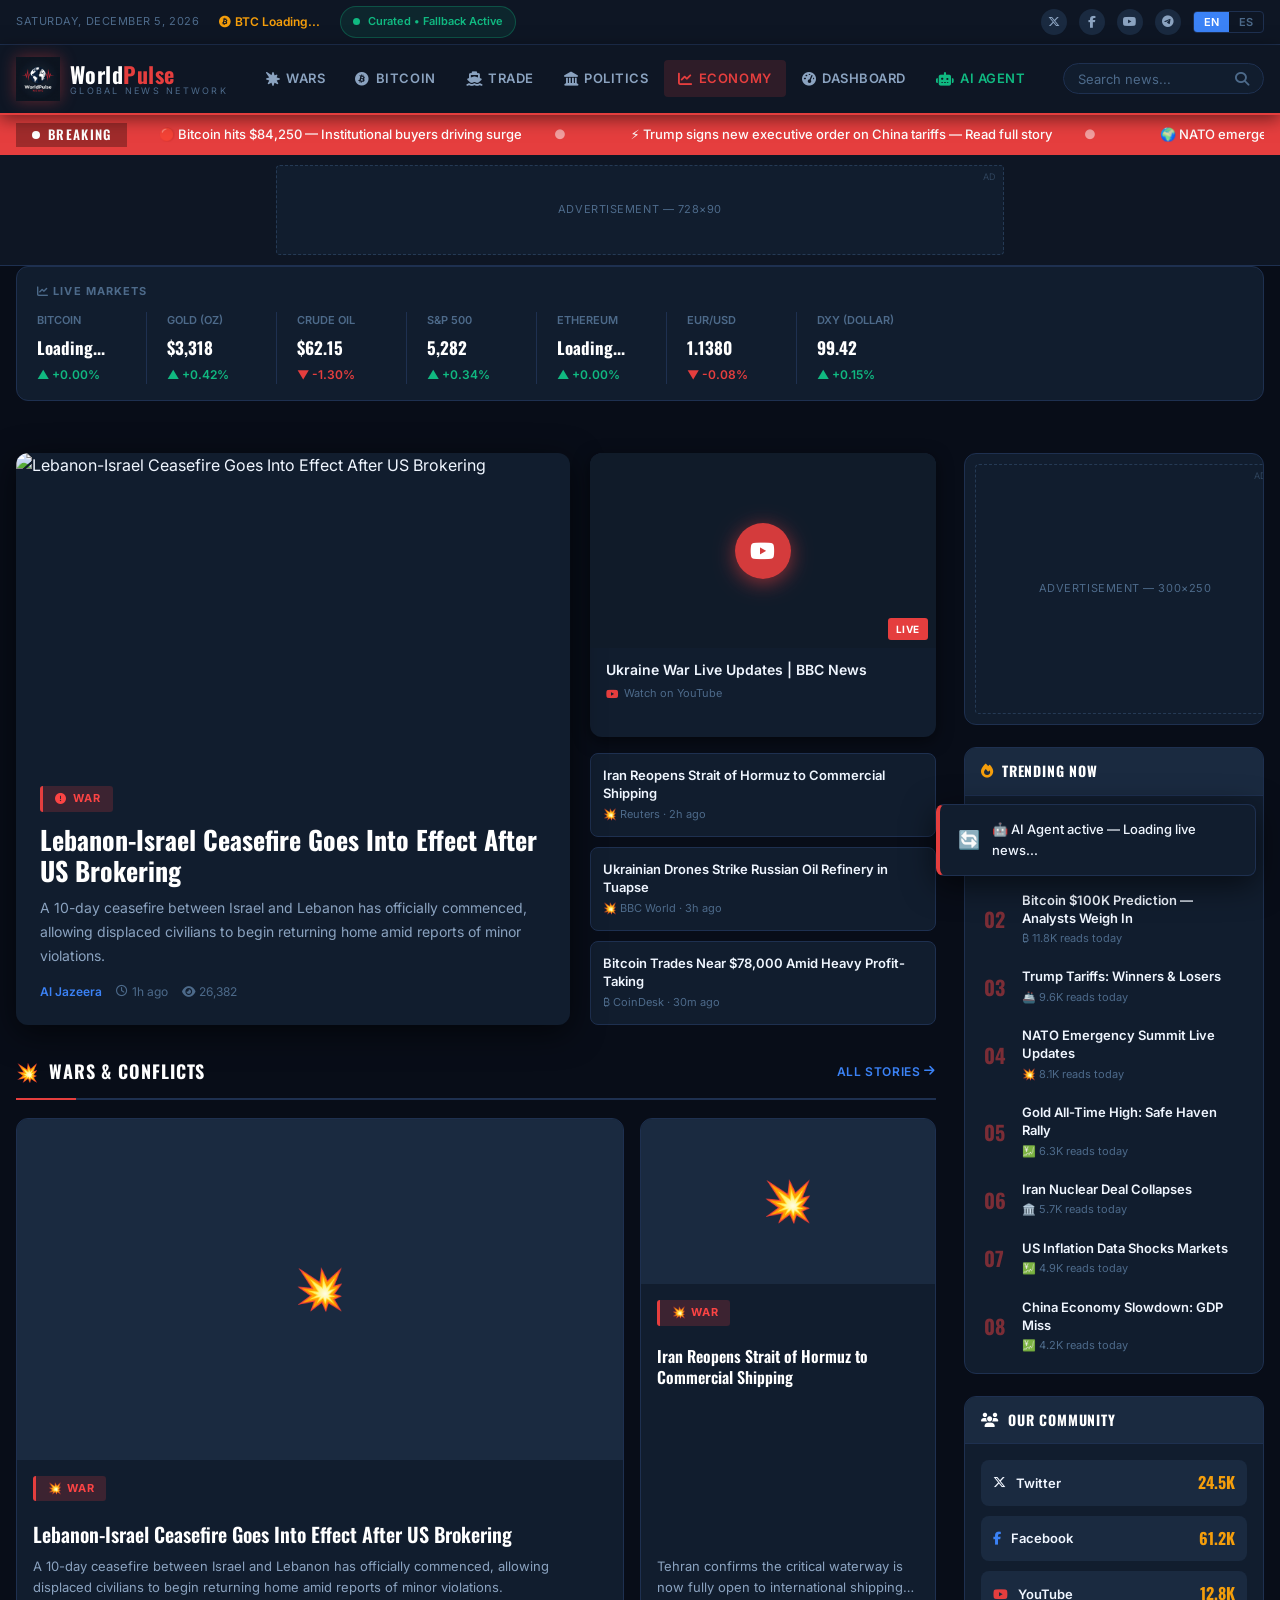
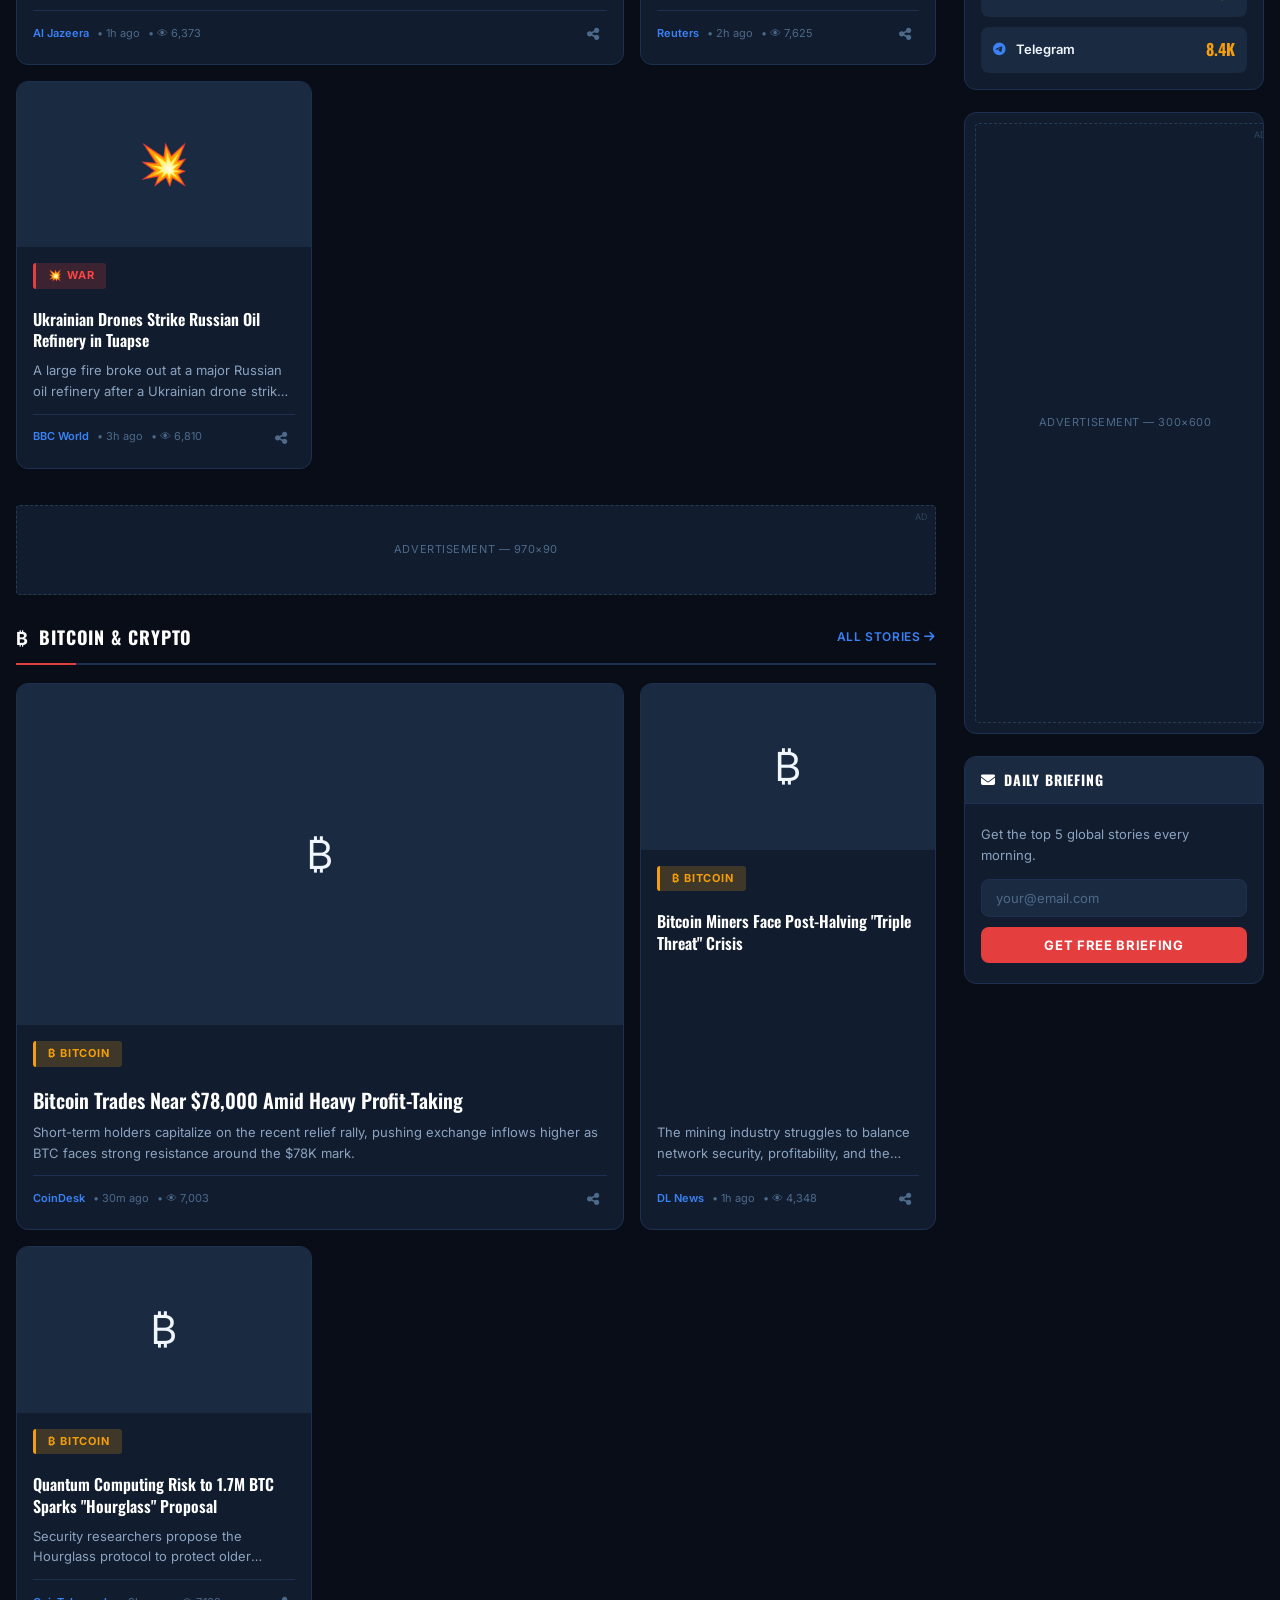
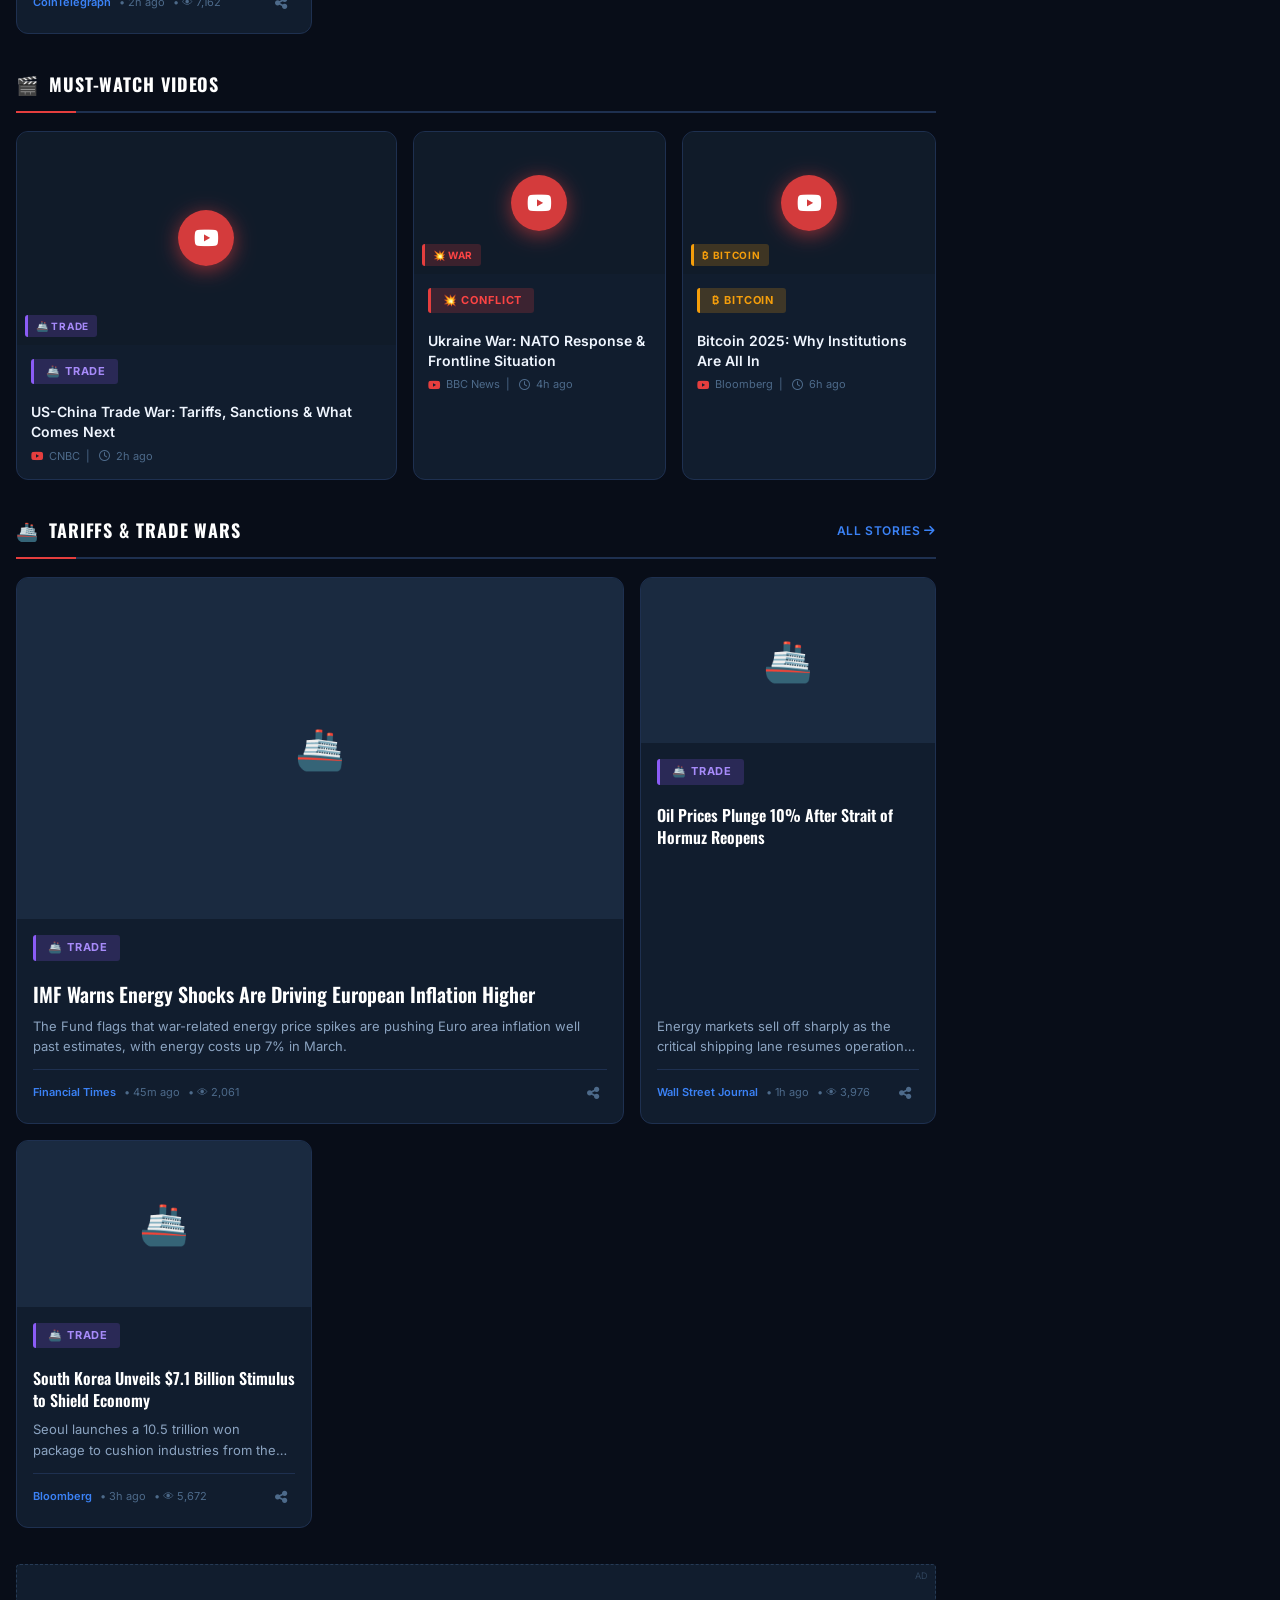
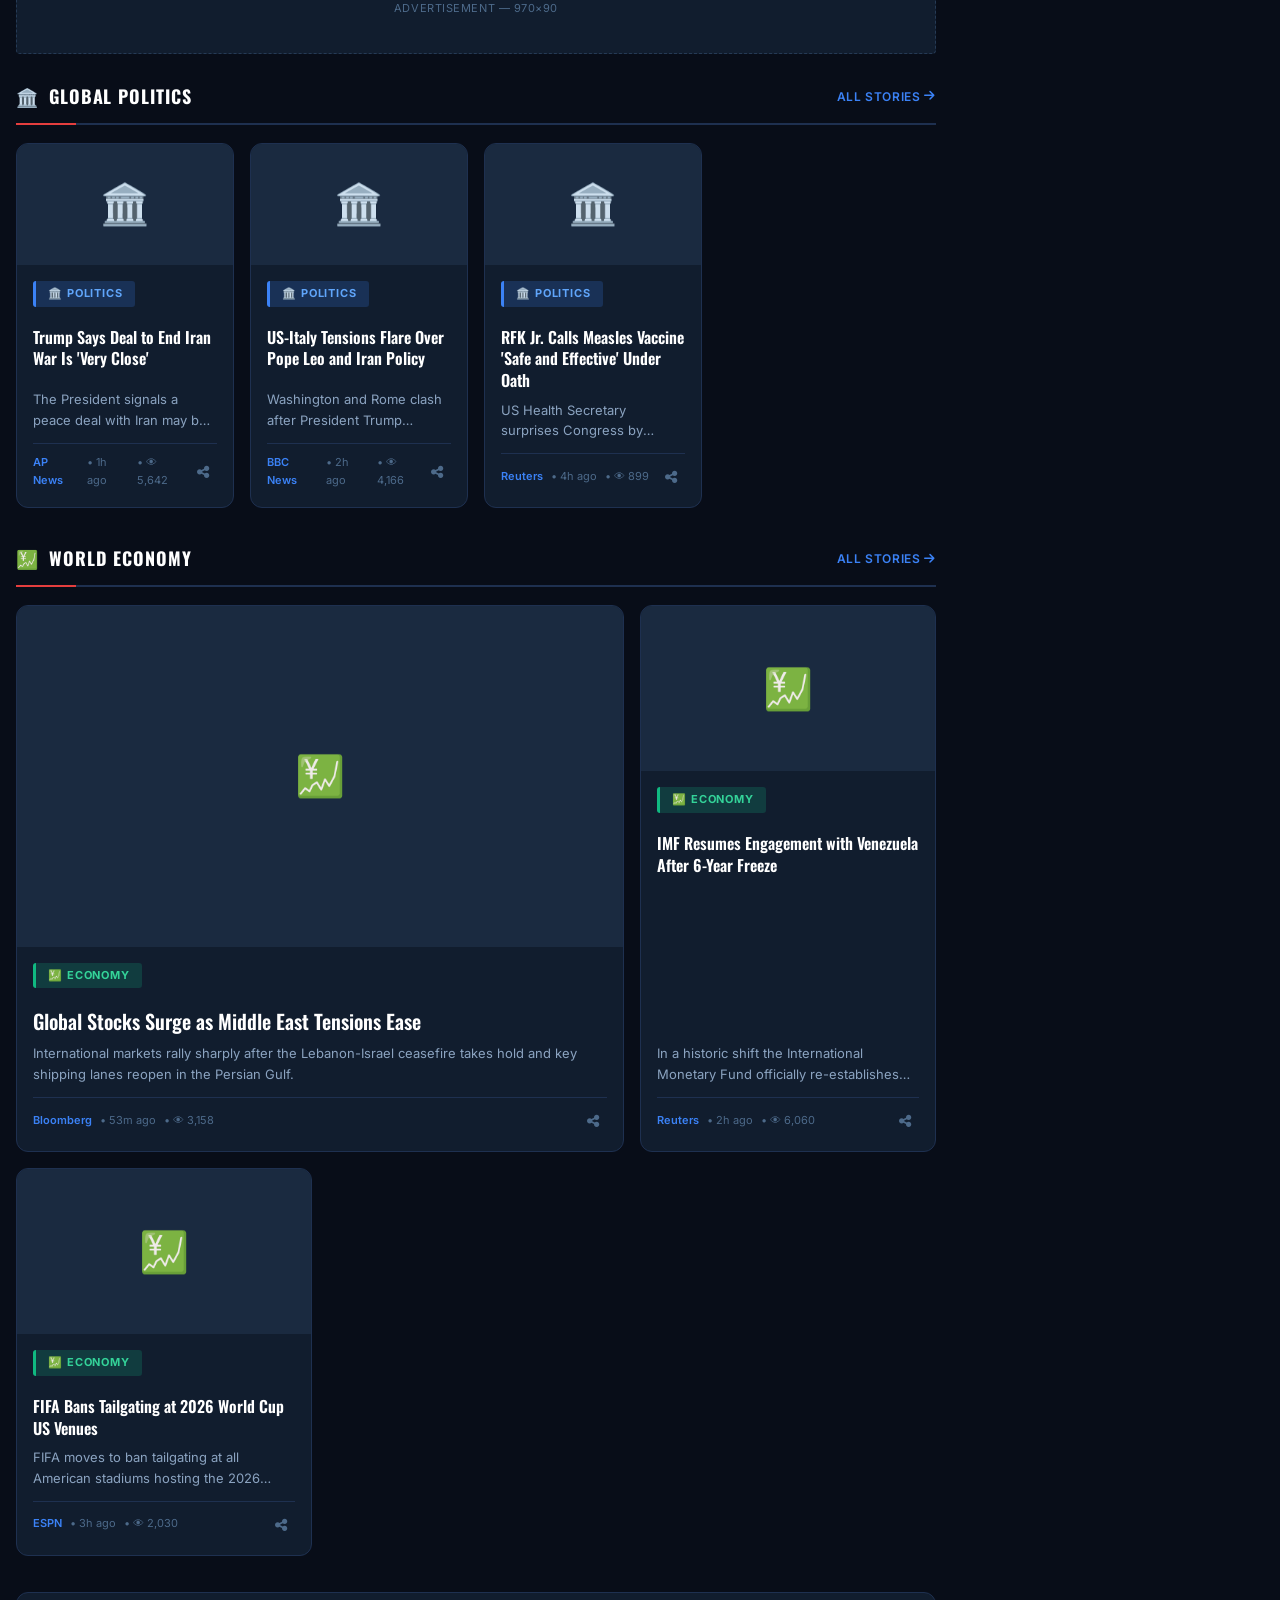
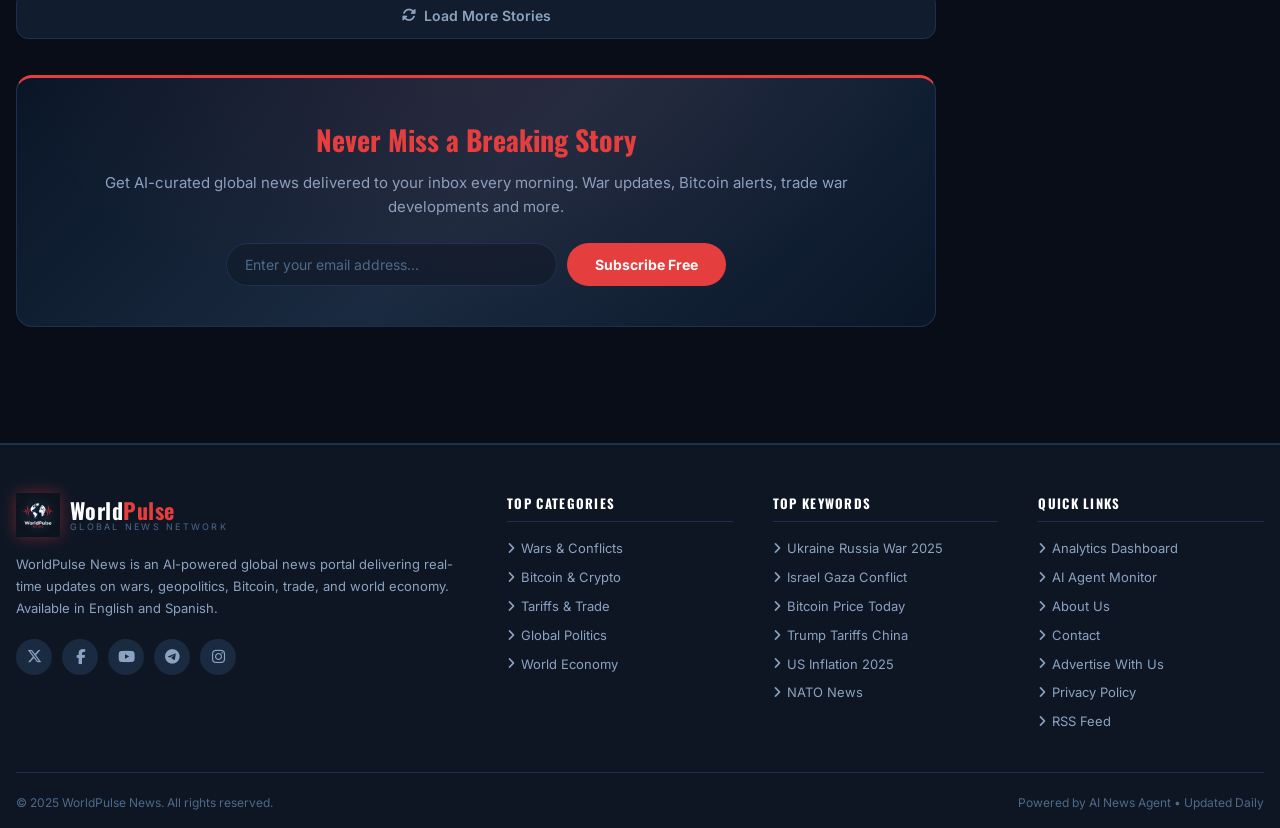
==== commit 5060c49f: "Update index.html" ====
--- a/index.html
+++ b/index.html
@@ -1,6 +1,8 @@
 <!DOCTYPE html>
 <html lang="en" dir="ltr">
 <head>
+  <script async src="https://pagead2.googlesyndication.com/pagead/js/adsbygoogle.js?client=ca-pub-5434885258065242"
+     crossorigin="anonymous"></script>
   <meta charset="UTF-8">
   <meta name="viewport" content="width=device-width, initial-scale=1.0">
 
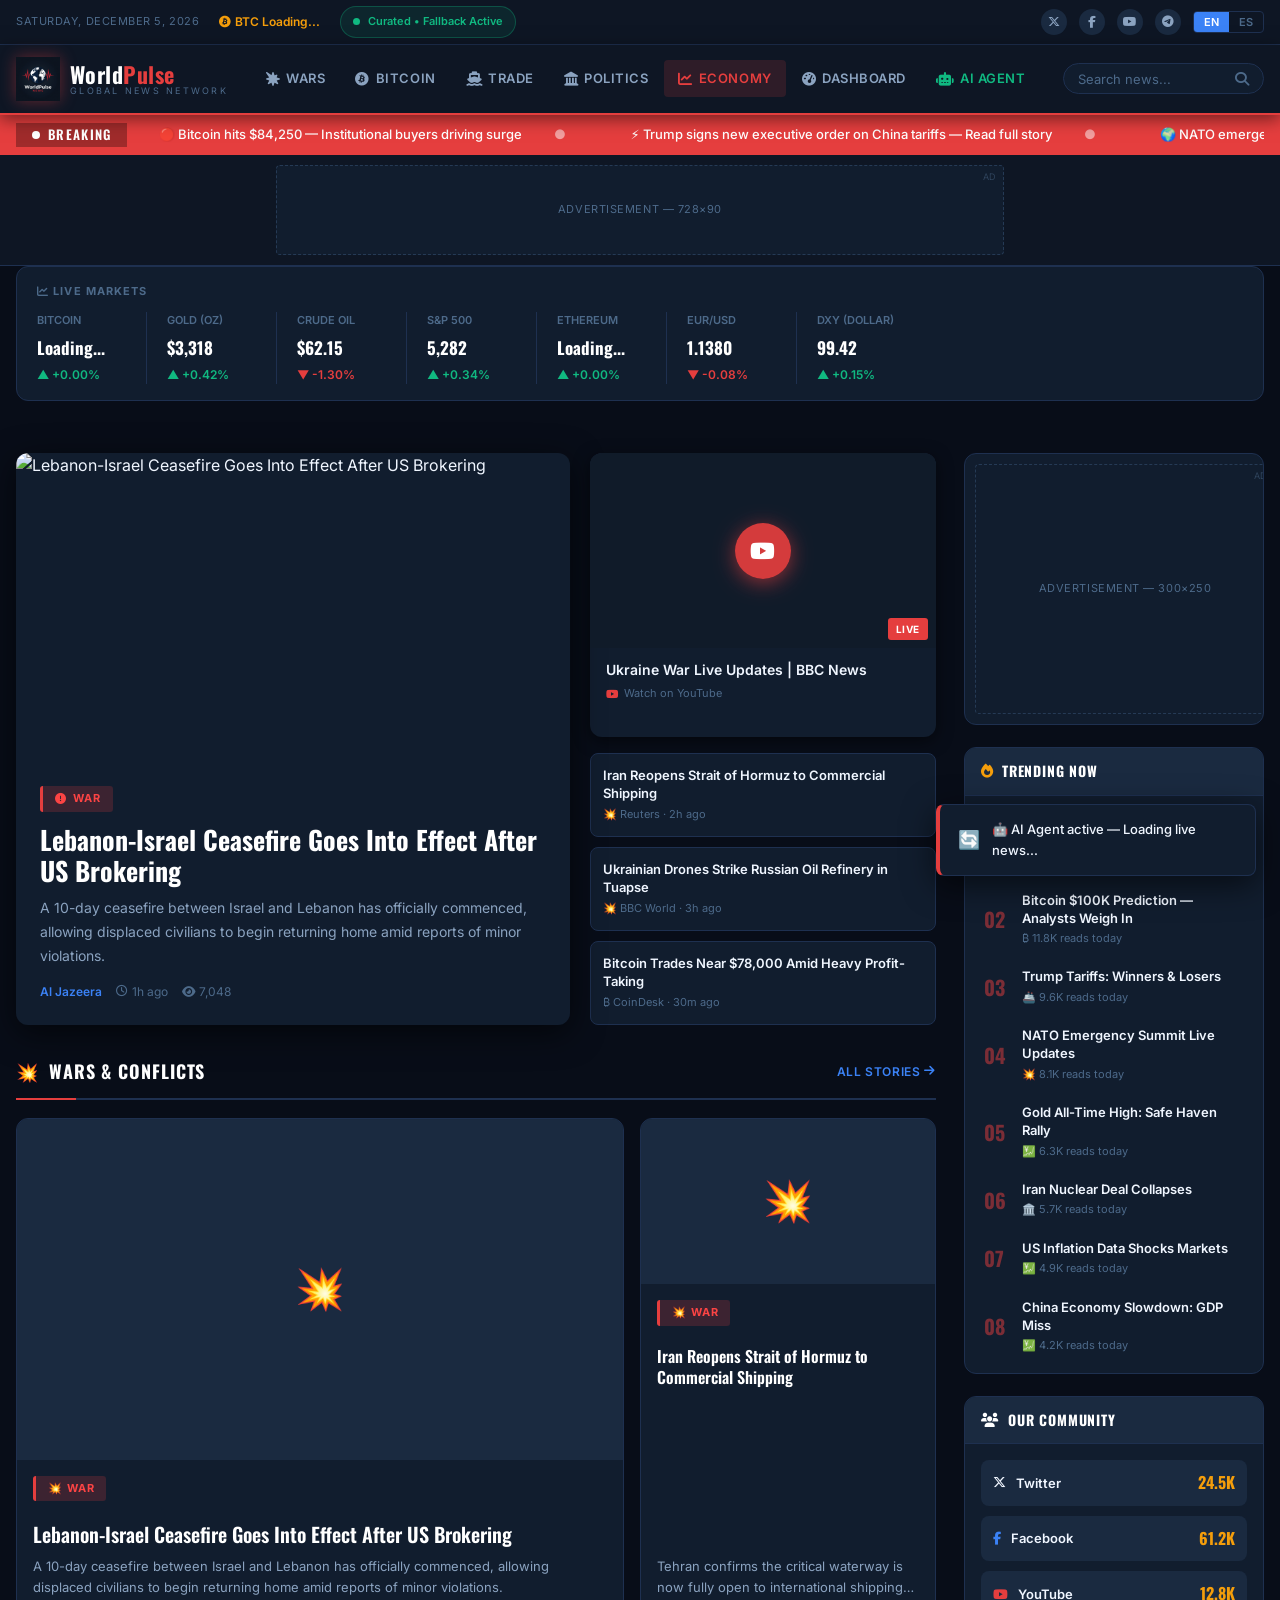
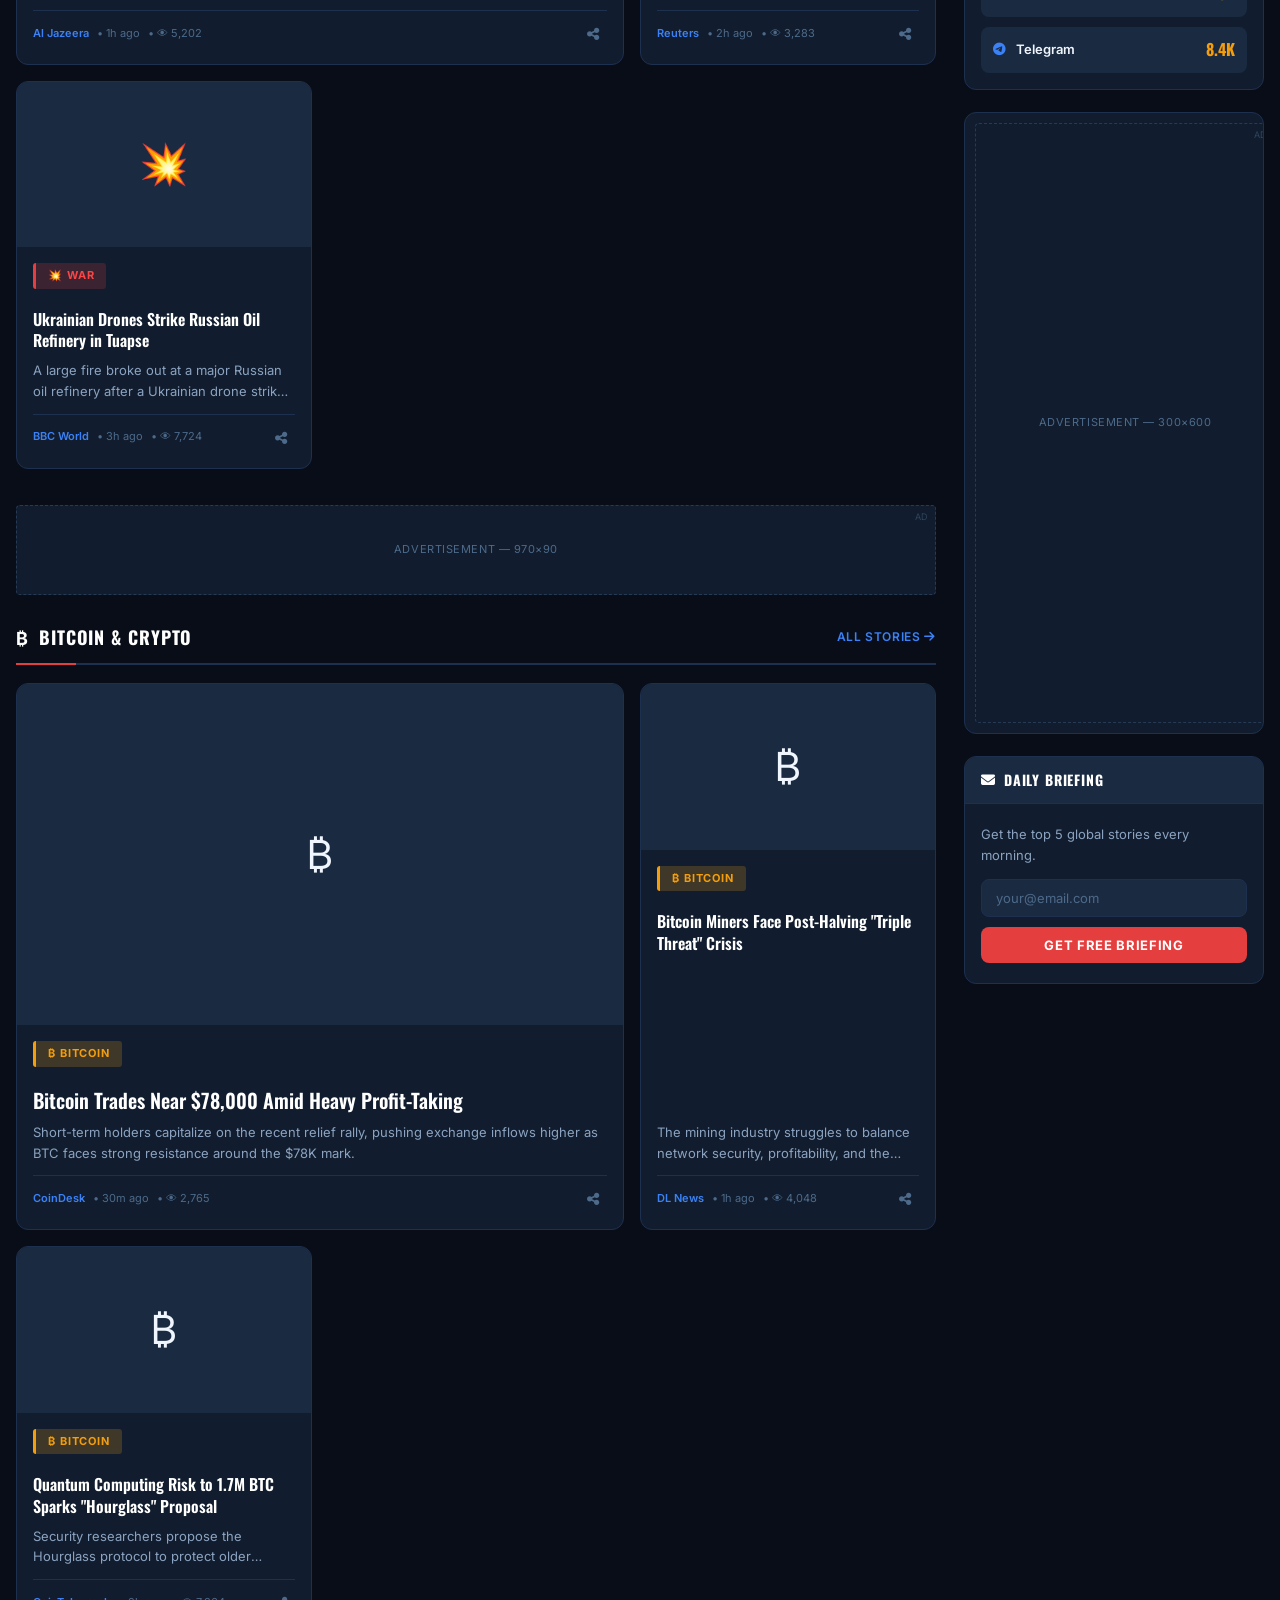
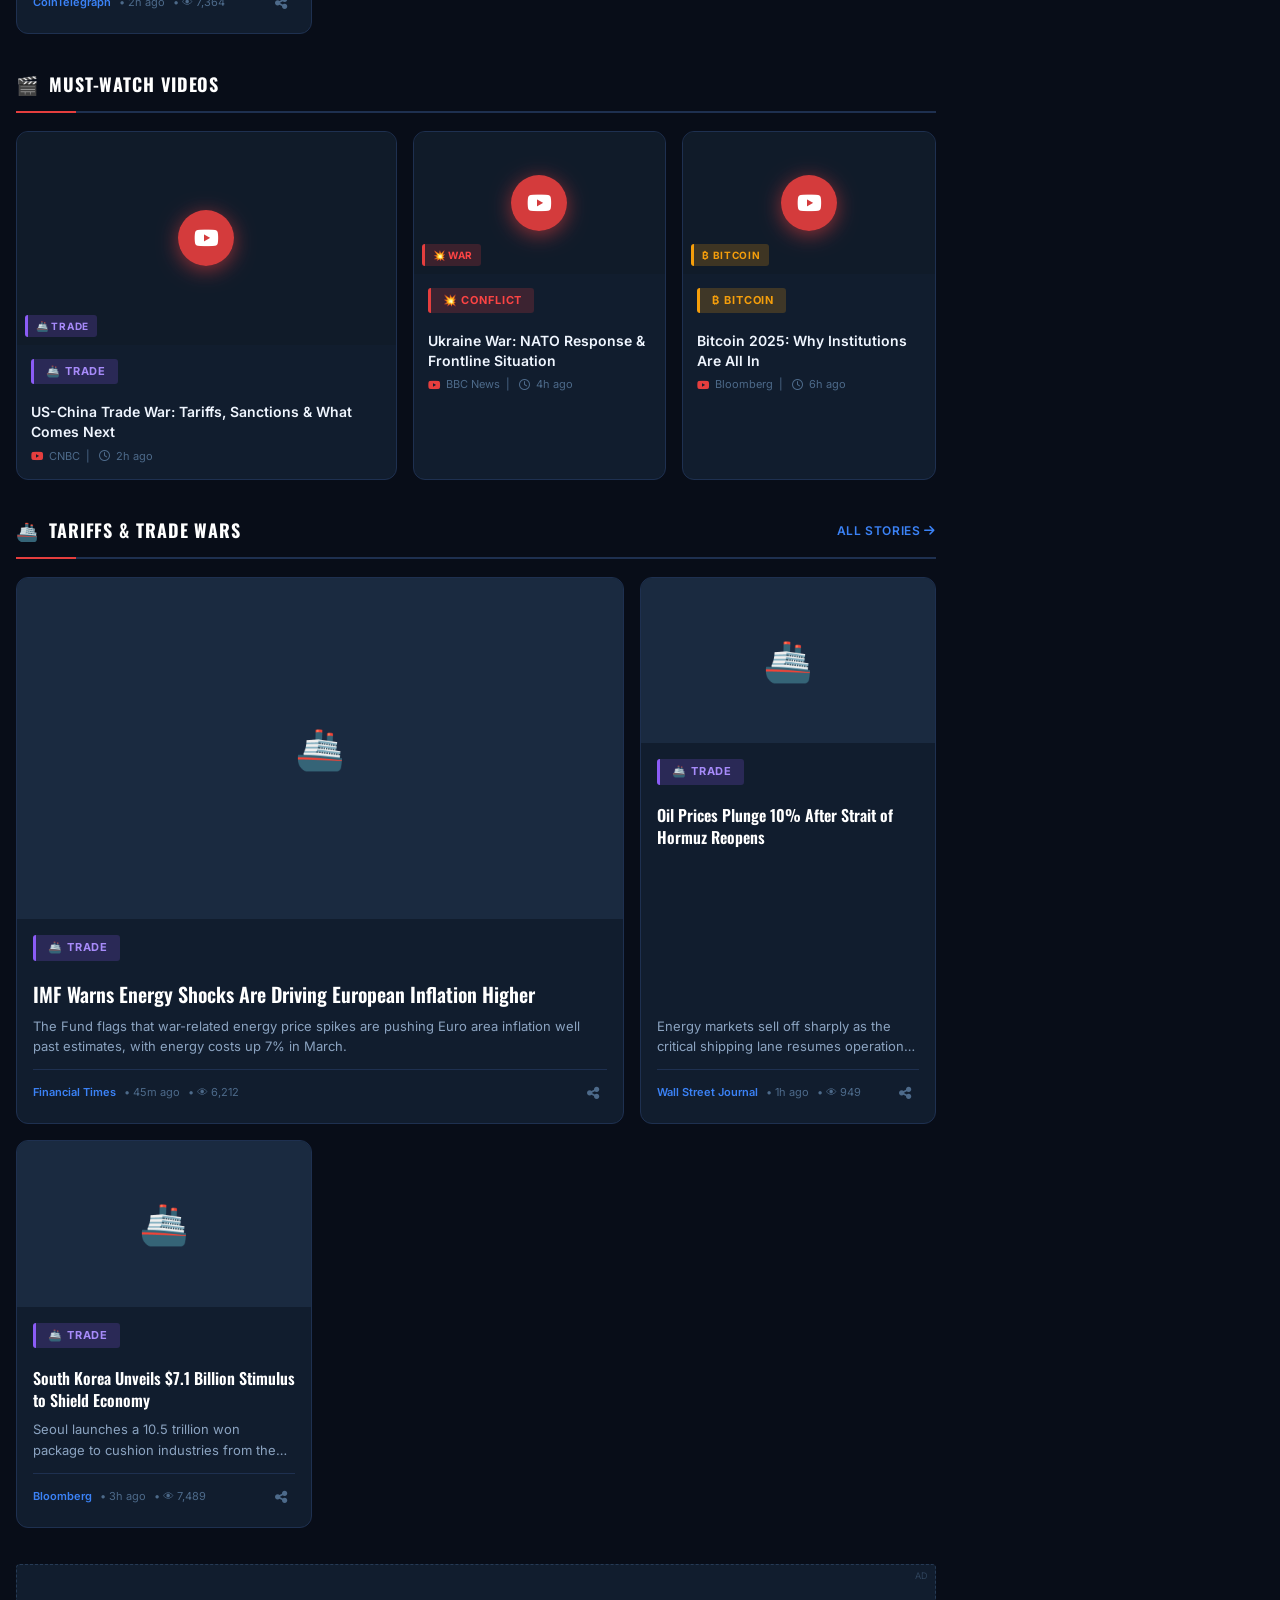
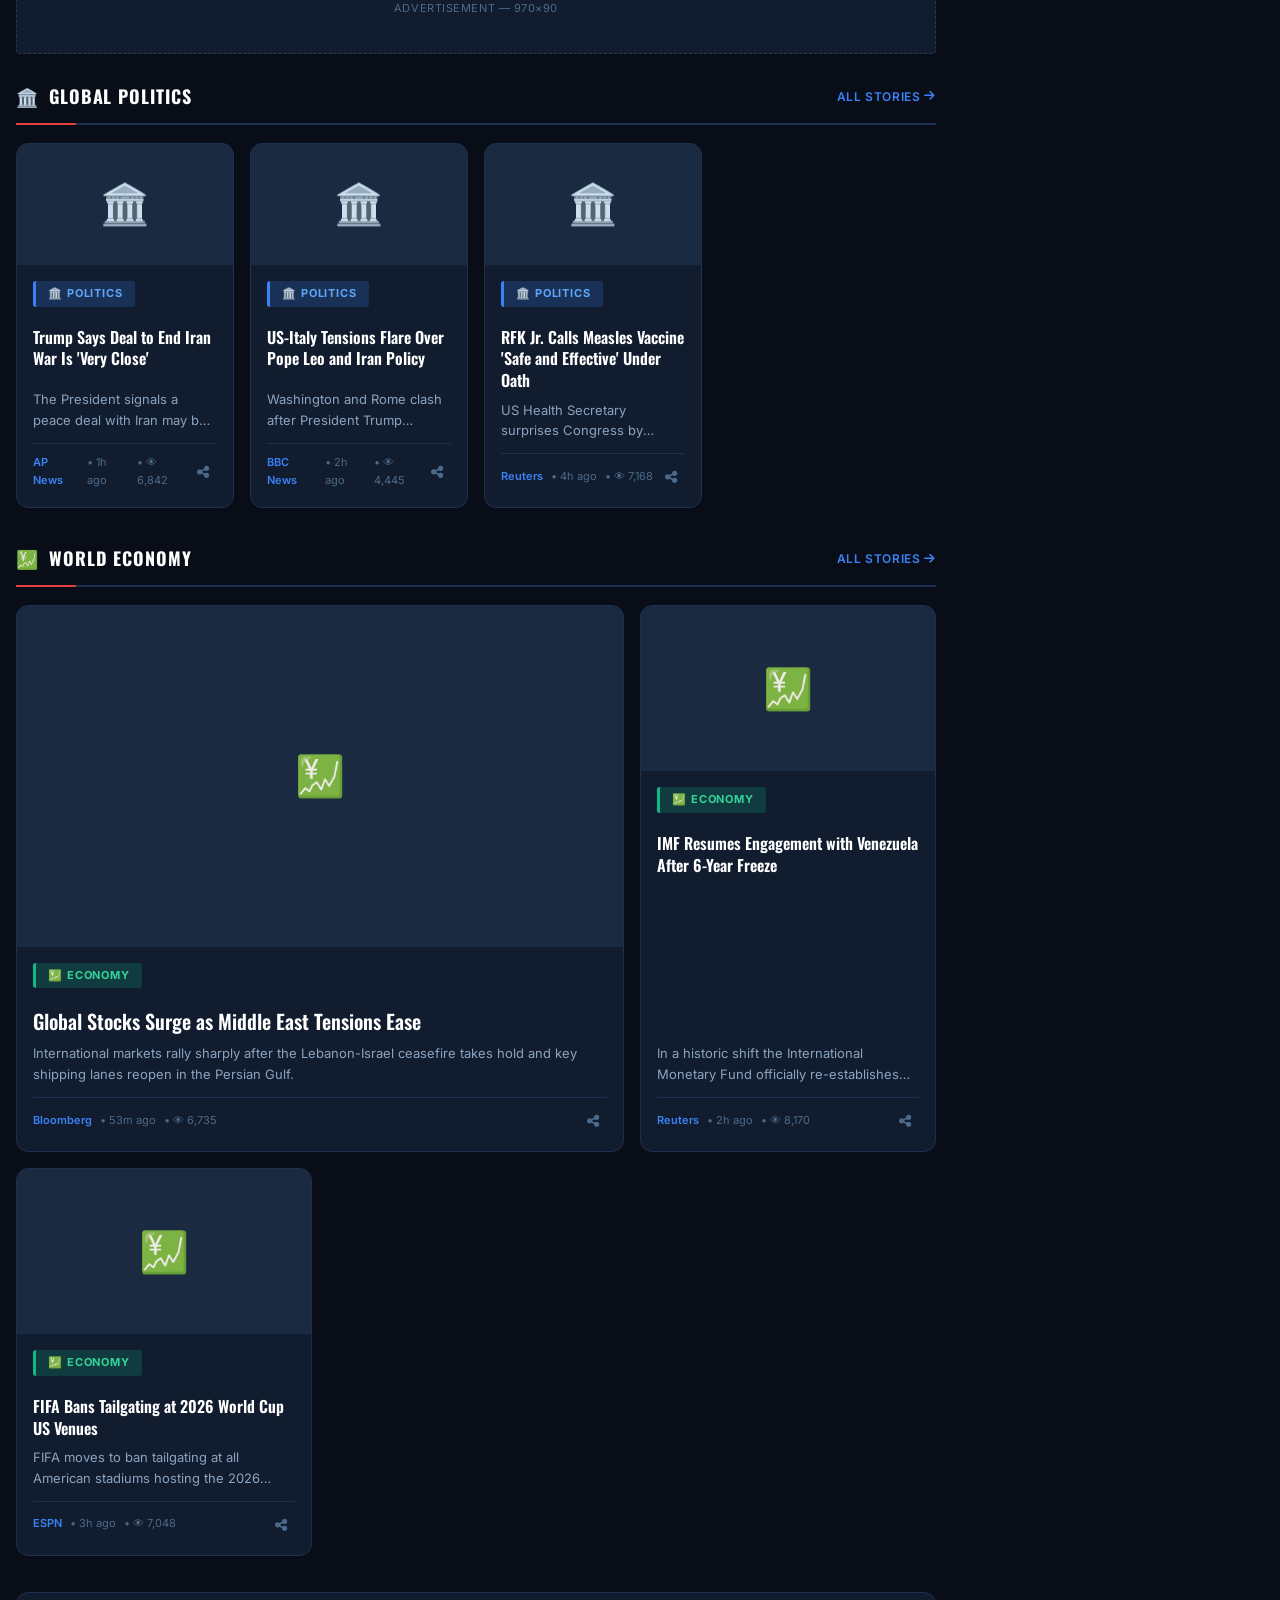
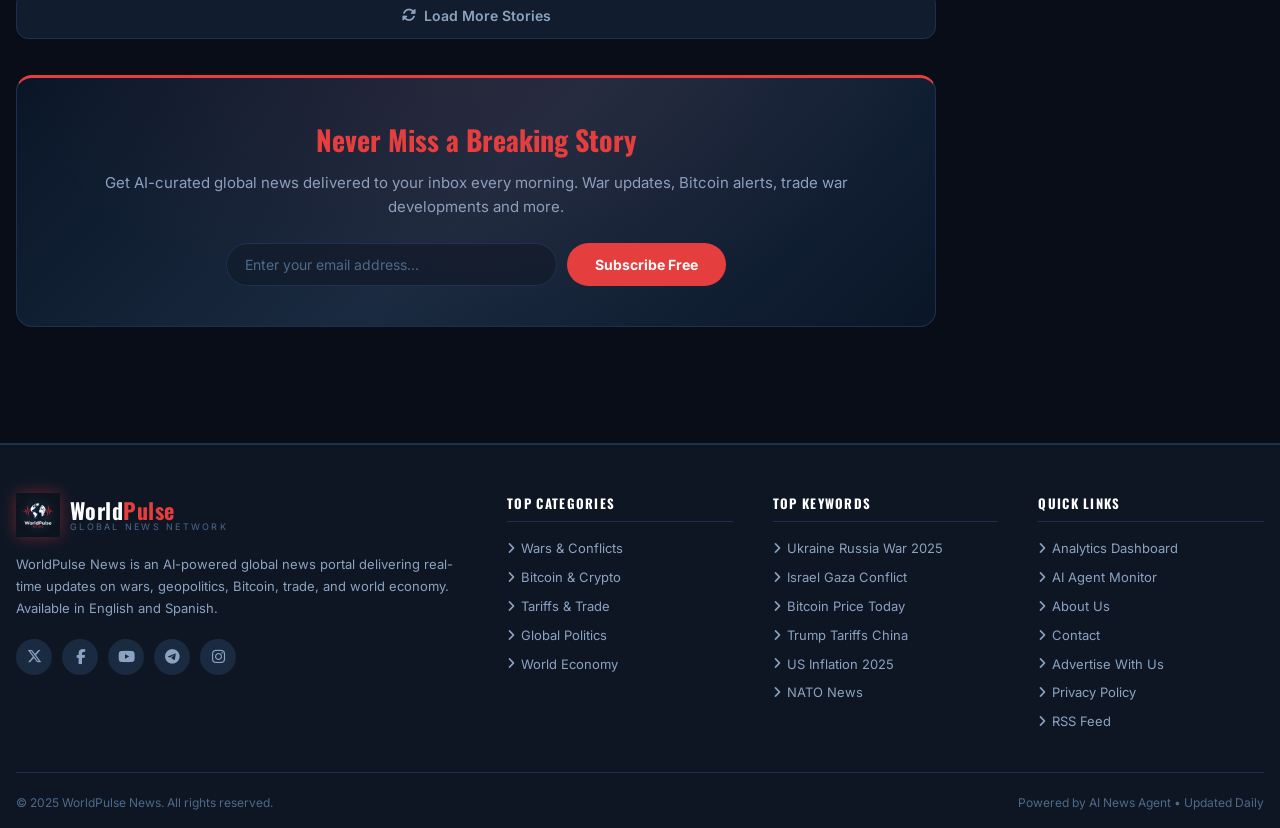
==== commit 5c11f5cd: "Update index.html" ====
--- a/index.html
+++ b/index.html
@@ -5,7 +5,7 @@
      crossorigin="anonymous"></script>
   <meta charset="UTF-8">
   <meta name="viewport" content="width=device-width, initial-scale=1.0">
-
+<meta name="google-adsense-account" content="ca-pub-5434885258065242">
   <!-- ═══ SEO PRIMARY ═══ -->
   <title>WorldPulse News — Breaking Global News: Wars, Bitcoin, Trade & Politics</title>
   <meta name="description" content="Stay informed with WorldPulse News – real-time breaking news on global conflicts, Bitcoin & crypto markets, US tariffs, trade wars, Trump, geopolitics, and world economy. Updated daily by AI.">
